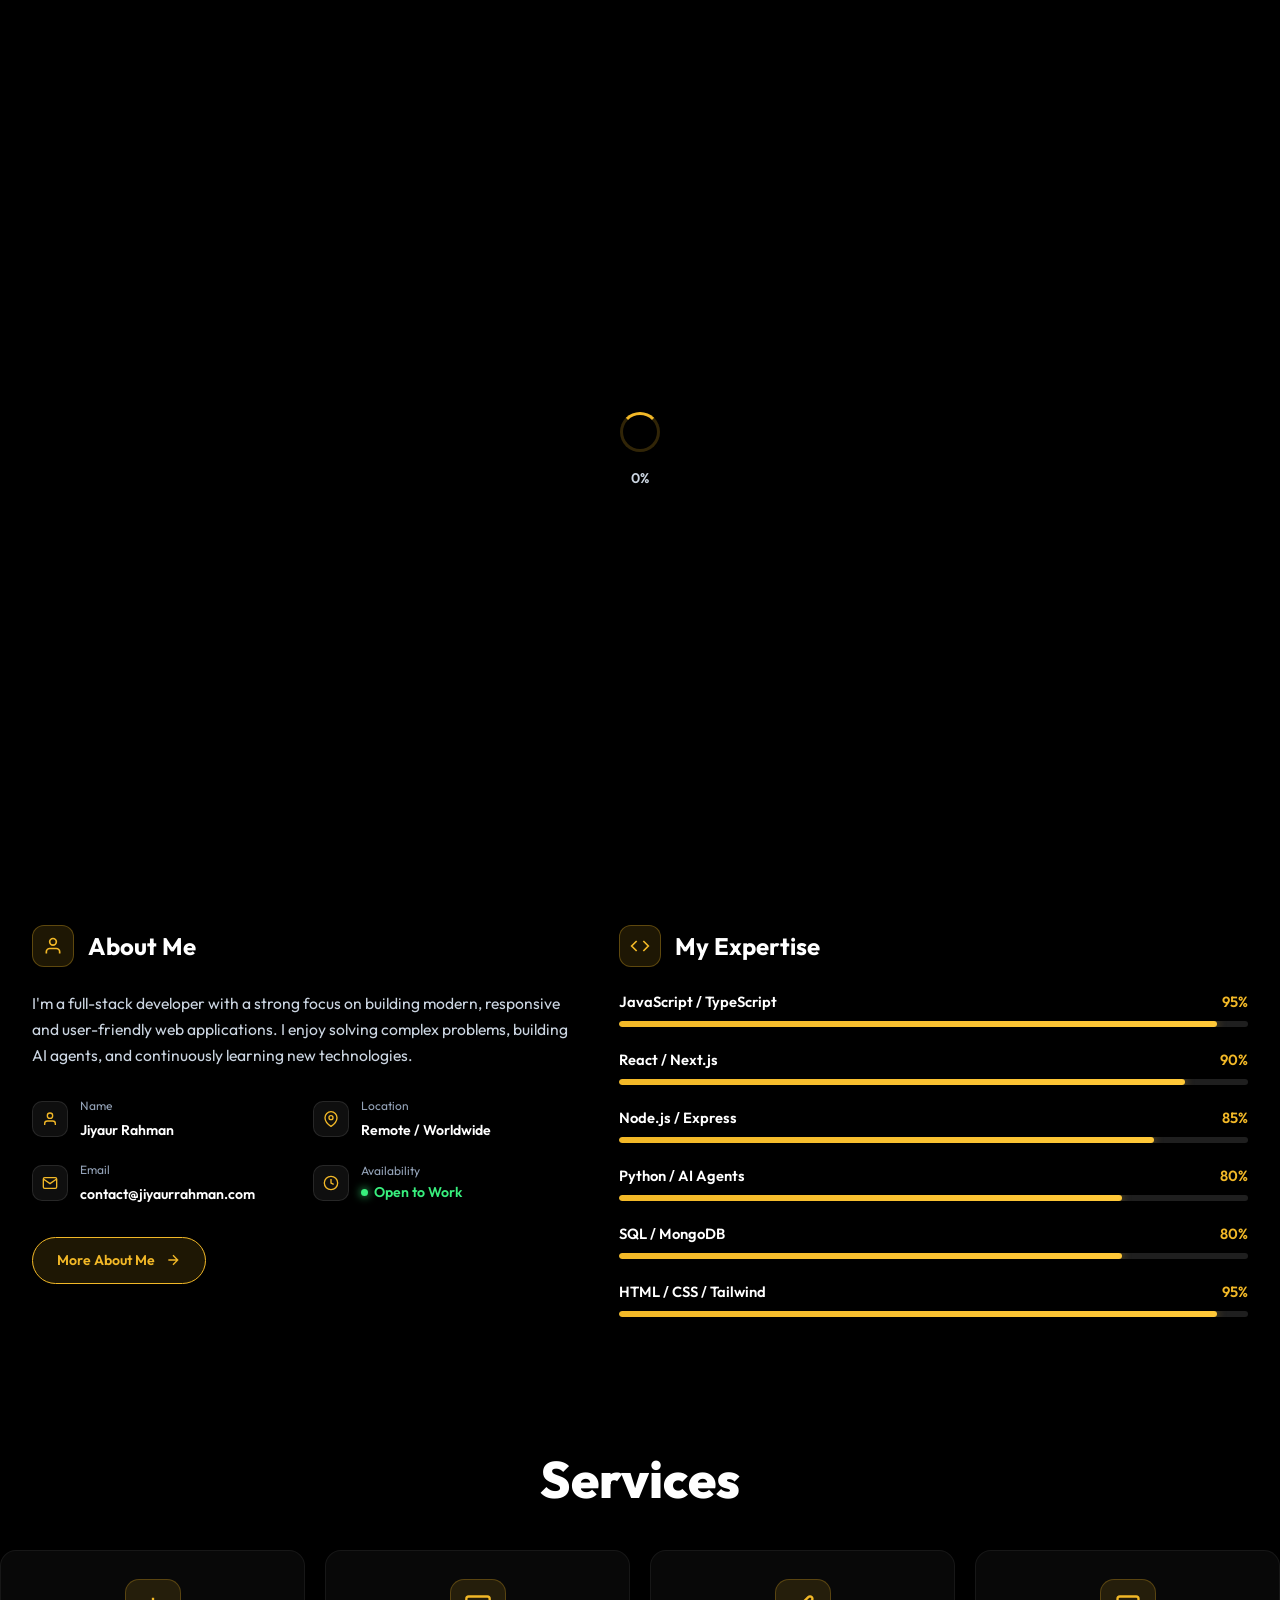
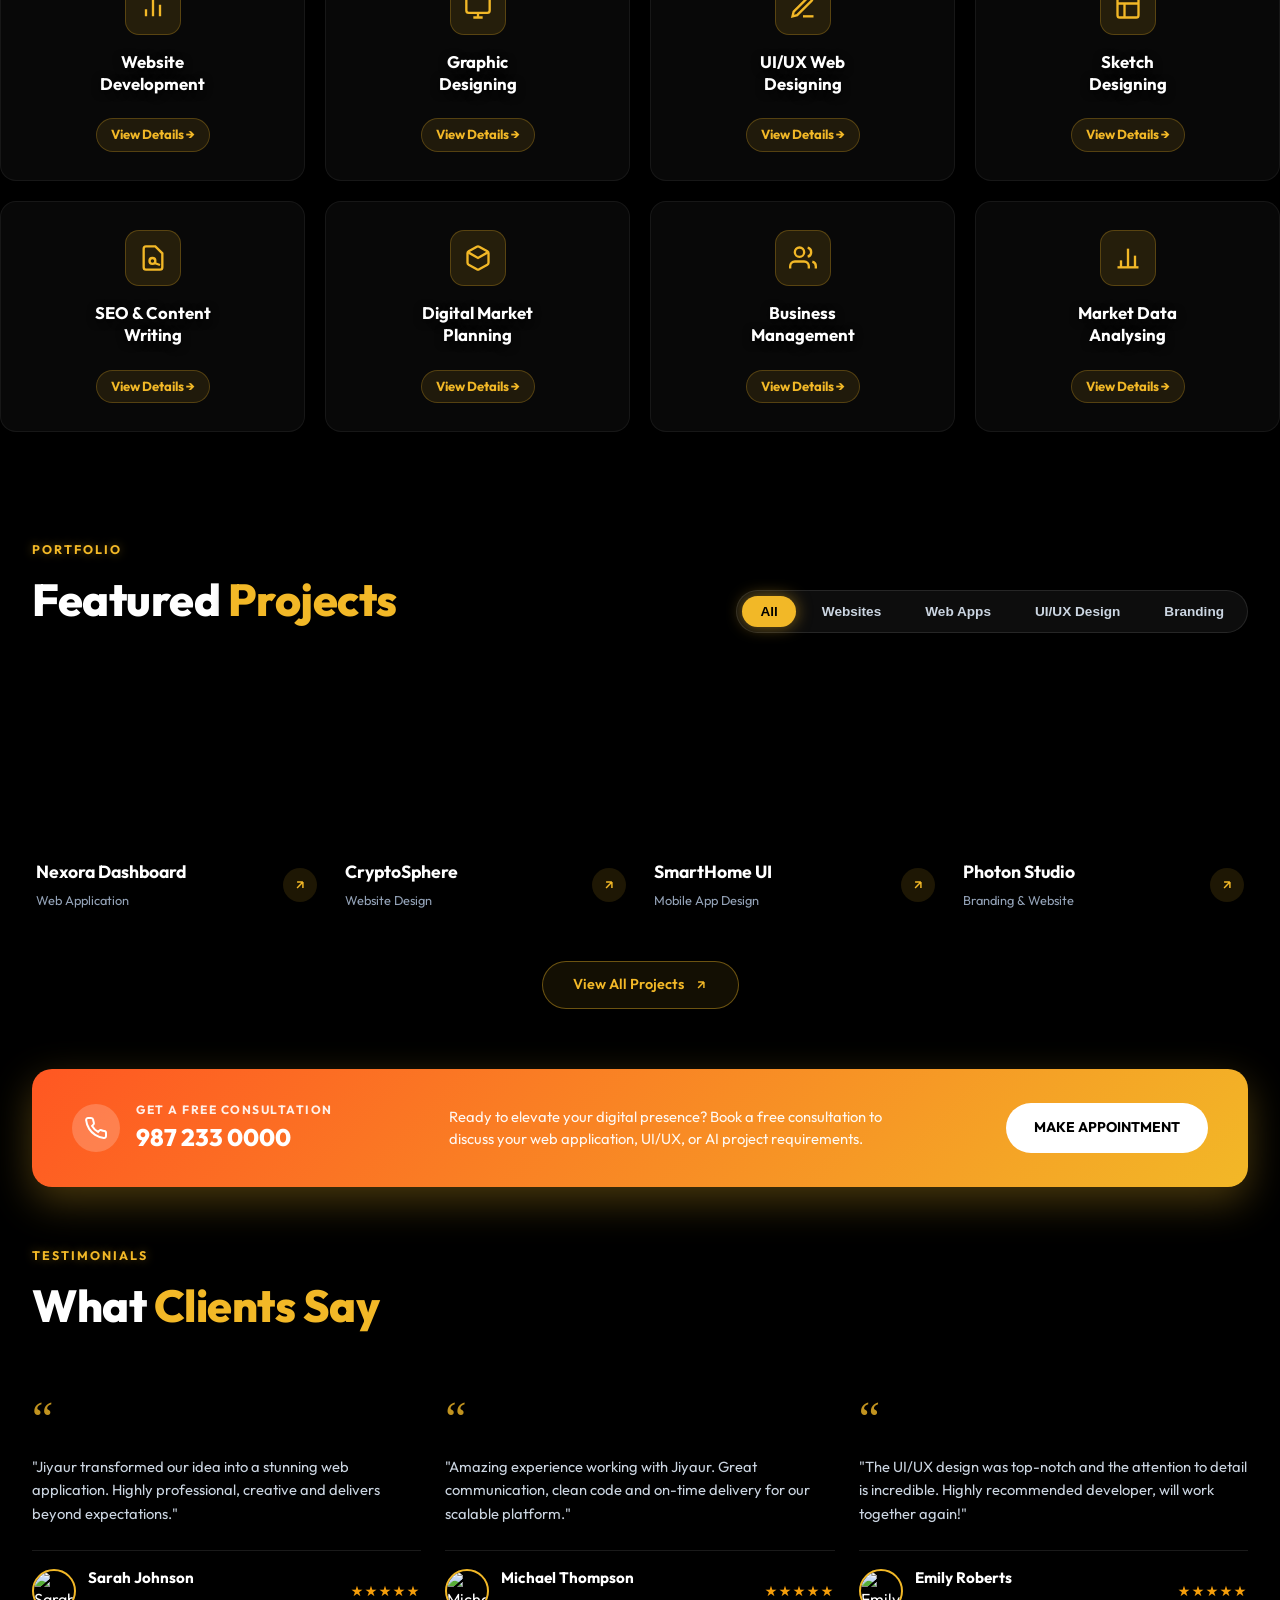
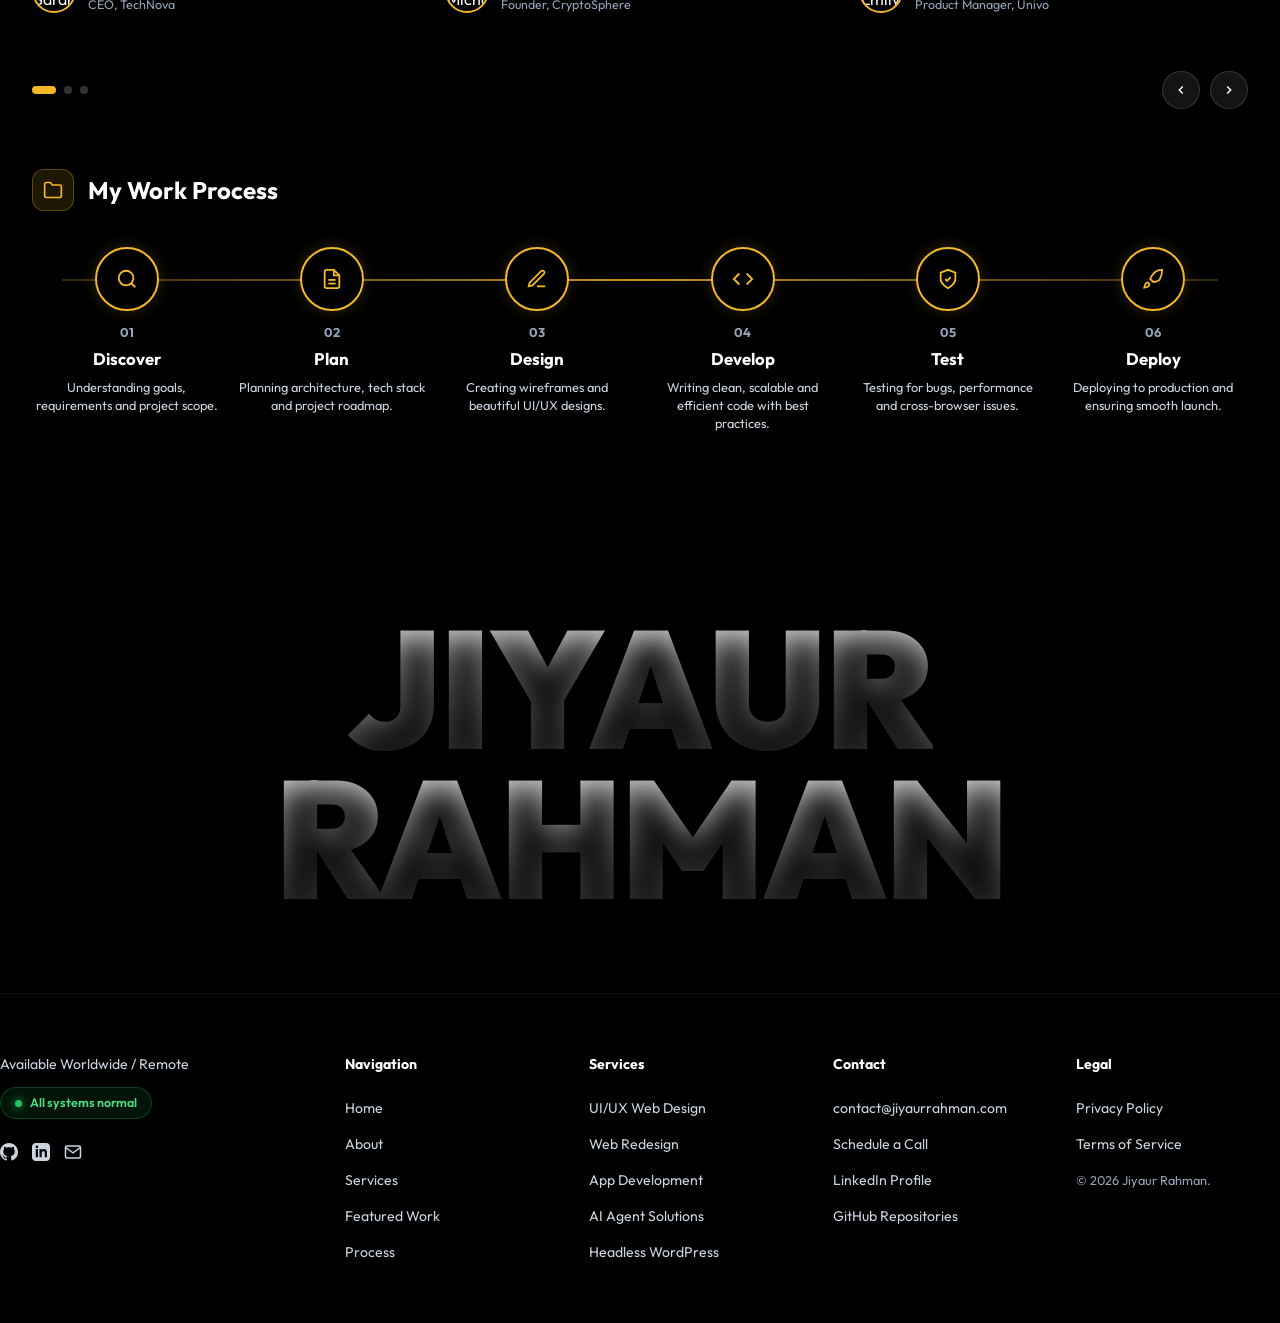
==== index.html @ 7c522abd "Add files via upload" ====
<!DOCTYPE html>
<html lang="en">

<head>
  <meta charset="UTF-8">
  <meta name="viewport" content="width=device-width, initial-scale=1.0">
  <title>Jiyaur Rahman — Full-Stack Developer & Portfolio</title>
  <meta name="description" content="Portfolio of Jiyaur Rahman, Full-Stack Web Developer & AI Solutions Specialist.">

  <!-- Google Fonts: Outfit & Plus Jakarta Sans -->
  <link rel="preconnect" href="https://fonts.googleapis.com">
  <link rel="preconnect" href="https://fonts.gstatic.com" crossorigin>
  <link
    href="https://fonts.googleapis.com/css2?family=Plus+Jakarta+Sans:wght@300;400;500;600;700;800&family=Outfit:wght@400;500;600;700;800&display=swap"
    rel="stylesheet">

  <link rel="stylesheet" href="styles.css">
</head>

<body>
  <!-- Preloader Screen -->
  <div id="loader" class="loader-container">
    <div class="loader-spinner"></div>
    <div class="loader-progress" id="loaderText">0%</div>
  </div>

  <!-- Fullscreen Fixed Canvas for Background Scroll Animation -->
  <canvas id="heroCanvas"></canvas>

  <!-- Content Overlay Layer -->
  <div class="content-wrapper">

    <!-- Top Navigation Bar -->
    <header class="header" id="navbar">
      <div class="nav-container">
        <a href="#home" class="logo">
          <span class="logo-icon"></span>
          <span class="logo-text">Jiyaur</span>
        </a>

        <nav class="nav-menu">
          <a href="#home" class="nav-item active">Home</a>
          <a href="#about-section" class="nav-item">About</a>
          <a href="#all-services" class="nav-item">Services</a>
          <a href="#featured-projects" class="nav-item">Projects</a>
          <a href="#testimonials" class="nav-item">Testimonials</a>
          <a href="#work-process" class="nav-item">Process</a>
          <a href="#consultation-cta" class="nav-item">Contact</a>
        </nav>

        <div class="nav-actions">
          <a href="https://linkedin.com" target="_blank" rel="noopener" class="icon-link" aria-label="LinkedIn">
            <svg width="18" height="18" fill="currentColor" viewBox="0 0 24 24">
              <path
                d="M19 0h-14c-2.761 0-5 2.239-5 5v14c0 2.761 2.239 5 5 5h14c2.762 0 5-2.239 5-5v-14c0-2.761-2.238-5-5-5zm-11 19h-3v-11h3v11zm-1.5-12.268c-.966 0-1.75-.79-1.75-1.764s.784-1.764 1.75-1.764 1.75.79 1.75 1.764-.783 1.764-1.75 1.764zm13.5 12.268h-3v-5.604c0-3.368-4-3.113-4 0v5.604h-3v-11h3v1.765c1.396-2.586 7-2.777 7 2.476v6.759z" />
            </svg>
          </a>
          <a href="https://github.com" target="_blank" rel="noopener" class="icon-link" aria-label="GitHub">
            <svg width="18" height="18" fill="currentColor" viewBox="0 0 24 24">
              <path
                d="M12 0C5.37 0 0 5.37 0 12c0 5.31 3.435 9.795 8.205 11.385.6.105.825-.255.825-.57 0-.285-.015-1.23-.015-2.235-3.015.555-3.795-.735-4.035-1.41-.135-.345-.72-1.41-1.23-1.695-.42-.225-1.02-.78-.015-.795.945-.015 1.62.87 1.845 1.23 1.08 1.815 2.805 1.305 3.495.99.105-.78.42-1.305.765-1.605-2.67-.3-5.46-1.335-5.46-5.925 0-1.305.465-2.385 1.23-3.225-.12-.3-.54-1.53.12-3.18 0 0 1.005-.315 3.3 1.23.96-.27 1.98-.405 3-.405s2.04.135 3 .405c2.295-1.56 3.3-1.23 3.3-1.23.66 1.65.24 2.88.12 3.18.765.84 1.23 1.905 1.23 3.225 0 4.605-2.805 5.625-5.475 5.925.435.375.81 1.095.81 2.22 0 1.605-.015 2.895-.015 3.3 0 .315.225.69.825.57A12.02 12.02 0 0024 12c0-6.63-5.37-12-12-12z" />
            </svg>
          </a>
        </div>
      </div>
    </header>

    <!-- Hero Section -->
    <section class="hero-section" id="home">
      <div class="hero-container">

        <!-- Left Hero Content -->
        <div class="hero-left">
          <span class="hero-greeting">I'm</span>
          <h1 class="hero-title">
            Jiyaur Rahman
            <span class="title-underline"></span>
          </h1>
          <p class="hero-bio">
            A full-stack developer who provides services for digital programming, web applications, and AI agent
            solutions for all businesses.
          </p>
        </div>

        <!-- Center Space reserved for background canvas scroll animation -->
        <div class="hero-center-space"></div>

        <!-- Right Hero Content -->
        <div class="hero-right">
          <span class="section-label">Services</span>
          <h2 class="services-headline">
            Let's build quality products in programming and design with my services
          </h2>
          <a href="#all-services" class="show-more-link">
            <span>Show more</span>
            <svg width="16" height="16" viewBox="0 0 24 24" fill="none" stroke="currentColor" stroke-width="2">
              <path d="M5 12h14M12 5l7 7-7 7" />
            </svg>
          </a>

          <!-- Social Buttons -->
          <div class="social-row">
            <a href="#" class="social-circle" aria-label="Facebook">f</a>
            <a href="#" class="social-circle" aria-label="Twitter">t</a>
            <a href="#" class="social-circle" aria-label="Instagram">i</a>
            <a href="#" class="social-circle" aria-label="Pinterest">p</a>
          </div>
        </div>

      </div>
    </section>

    <!-- Client / Brand Logos Section -->
    <section class="brands-section">
      <div class="brands-container glass-card">
        <div class="brand-item">
          <svg width="24" height="24" viewBox="0 0 24 24" fill="#0668E1">
            <path
              d="M12 2.04C6.5 2.04 2 6.53 2 12.06C2 17.06 5.66 21.21 10.44 21.96V14.96H7.9V12.06H10.44V9.85C10.44 7.34 11.93 5.96 14.22 5.96C15.31 5.96 16.45 6.15 16.45 6.15V8.62H15.19C13.95 8.62 13.56 9.39 13.56 10.18V12.06H16.34L15.89 14.96H13.56V21.96A10 10 0 0 0 22 12.06C22 6.53 17.5 2.04 12 2.04Z" />
          </svg>
          <span>Meta</span>
        </div>
        <div class="brand-item">
          <svg width="24" height="24" viewBox="0 0 24 24">
            <path fill="#4285F4"
              d="M23.745 12.27c0-.7-.06-1.4-.19-2.07H12v4.51h6.6c-.29 1.52-1.14 2.82-2.4 3.68v3.05h3.88c2.27-2.09 3.665-5.17 3.665-9.17z" />
            <path fill="#34A853"
              d="M12 24c3.24 0 5.95-1.08 7.93-2.91l-3.88-3.05c-1.08.72-2.45 1.16-4.05 1.16-3.12 0-5.77-2.11-6.72-4.96H1.26v3.15C3.25 21.3 7.31 24 12 24z" />
            <path fill="#FBBC05"
              d="M5.28 14.24c-.25-.72-.38-1.49-.38-2.24s.13-1.52.38-2.24V6.61H1.26C.46 8.23 0 10.06 0 12s.46 3.77 1.26 5.39l4.02-3.15z" />
            <path fill="#EA4335"
              d="M12 4.75c1.77 0 3.35.61 4.6 1.8l3.42-3.42C17.95 1.19 15.24 0 12 0 7.31 0 3.25 2.7 1.26 6.61l4.02 3.15c.95-2.85 3.6-4.96 6.72-4.96z" />
          </svg>
          <span>Google</span>
        </div>
        <div class="brand-item">
          <svg width="24" height="24" fill="#0A66C2" viewBox="0 0 24 24">
            <path
              d="M19 0h-14c-2.761 0-5 2.239-5 5v14c0 2.761 2.239 5 5 5h14c2.762 0 5-2.239 5-5v-14c0-2.761-2.238-5-5-5zm-11 19h-3v-11h3v11zm-1.5-12.268c-.966 0-1.75-.79-1.75-1.764s.784-1.764 1.75-1.764 1.75.79 1.75 1.764-.783 1.764-1.75 1.764zm13.5 12.268h-3v-5.604c0-3.368-4-3.113-4 0v5.604h-3v-11h3v1.765c1.396-2.586 7-2.777 7 2.476v6.759z" />
          </svg>
          <span>LinkedIn</span>
        </div>
        <div class="brand-item">
          <svg width="24" height="24" viewBox="0 0 24 24" fill="#E01E5A">
            <path
              d="M5.042 15.165a2.528 2.528 0 0 1-2.52 2.523A2.528 2.528 0 0 1 0 15.165a2.527 2.527 0 0 1 2.522-2.52h2.52v2.52zM6.313 15.165a2.527 2.527 0 0 1 2.521-2.52 2.527 2.527 0 0 1 2.521 2.52v6.313A2.528 2.528 0 0 1 8.834 24a2.528 2.528 0 0 1-2.521-2.522v-6.313zM8.834 5.042a2.528 2.528 0 0 1-2.521-2.52A2.528 2.528 0 0 1 8.834 0a2.528 2.528 0 0 1 2.521 2.522v2.52H8.834zM8.834 6.313a2.528 2.528 0 0 1 2.521 2.521 2.528 2.528 0 0 1-2.521 2.521H2.522A2.528 2.528 0 0 1 0 8.834a2.528 2.528 0 0 1 2.522-2.521h6.312zM18.956 8.834a2.528 2.528 0 0 1 2.522-2.521A2.528 2.528 0 0 1 24 8.834a2.528 2.528 0 0 1-2.522 2.521h-2.522V8.834zM17.688 8.834a2.528 2.528 0 0 1-2.523 2.521 2.527 2.527 0 0 1-2.52-2.521V2.522A2.527 2.527 0 0 1 15.165 0a2.528 2.528 0 0 1 2.523 2.522v6.312zM15.165 18.956a2.528 2.528 0 0 1 2.523 2.522A2.528 2.528 0 0 1 15.165 24a2.527 2.527 0 0 1-2.52-2.522v-2.522h2.52zM15.165 17.688a2.527 2.527 0 0 1-2.52-2.523 2.526 2.526 0 0 1 2.52-2.52h6.323A2.527 2.527 0 0 1 24 15.165a2.528 2.528 0 0 1-2.522 2.523h-6.313z" />
          </svg>
          <span>Slack</span>
        </div>
      </div>
    </section>

    <!-- About Me & My Expertise Section -->
    <section class="section-container" id="about-section">
      <div class="grid-2col">

        <!-- Left Box: About Me -->
        <div class="glass-card card-padding">
          <div class="card-title-row">
            <span class="cyan-icon">
              <svg width="20" height="20" fill="none" stroke="currentColor" stroke-width="2" viewBox="0 0 24 24">
                <path d="M20 21v-2a4 4 0 0 0-4-4H8a4 4 0 0 0-4 4v2" />
                <circle cx="12" cy="7" r="4" />
              </svg>
            </span>
            <h2 class="card-heading">About Me</h2>
          </div>

          <p class="about-text">
            I'm a full-stack developer with a strong focus on building modern, responsive and user-friendly web
            applications. I enjoy solving complex problems, building AI agents, and continuously learning new
            technologies.
          </p>

          <div class="meta-grid">
            <div class="meta-box">
              <span class="meta-icon"><svg width="16" height="16" fill="none" stroke="currentColor" stroke-width="2"
                  viewBox="0 0 24 24">
                  <path d="M20 21v-2a4 4 0 0 0-4-4H8a4 4 0 0 0-4 4v2" />
                  <circle cx="12" cy="7" r="4" />
                </svg></span>
              <div>
                <span class="meta-label">Name</span>
                <span class="meta-val">Jiyaur Rahman</span>
              </div>
            </div>

            <div class="meta-box">
              <span class="meta-icon"><svg width="16" height="16" fill="none" stroke="currentColor" stroke-width="2"
                  viewBox="0 0 24 24">
                  <path d="M21 10c0 7-9 13-9 13s-9-6-9-13a9 9 0 0 1 18 0z" />
                  <circle cx="12" cy="10" r="3" />
                </svg></span>
              <div>
                <span class="meta-label">Location</span>
                <span class="meta-val">Remote / Worldwide</span>
              </div>
            </div>

            <div class="meta-box">
              <span class="meta-icon"><svg width="16" height="16" fill="none" stroke="currentColor" stroke-width="2"
                  viewBox="0 0 24 24">
                  <path d="M4 4h16c1.1 0 2 .9 2 2v12c0 1.1-.9 2-2 2H4c-1.1 0-2-.9-2-2V6c0-1.1.9-2 2-2z" />
                  <polyline points="22,6 12,13 2,6" />
                </svg></span>
              <div>
                <span class="meta-label">Email</span>
                <span class="meta-val">contact@jiyaurrahman.com</span>
              </div>
            </div>

            <div class="meta-box">
              <span class="meta-icon"><svg width="16" height="16" fill="none" stroke="currentColor" stroke-width="2"
                  viewBox="0 0 24 24">
                  <circle cx="12" cy="12" r="10" />
                  <polyline points="12 6 12 12 16 14" />
                </svg></span>
              <div>
                <span class="meta-label">Availability</span>
                <span class="meta-val badge-open"><span class="green-dot"></span> Open to Work</span>
              </div>
            </div>
          </div>

          <a href="#consultation-cta" class="btn-more">
            <span>More About Me</span>
            <svg width="16" height="16" viewBox="0 0 24 24" fill="none" stroke="currentColor" stroke-width="2">
              <path d="M5 12h14M12 5l7 7-7 7" />
            </svg>
          </a>
        </div>

        <!-- Right Box: My Expertise -->
        <div class="glass-card card-padding">
          <div class="card-title-row">
            <span class="cyan-icon">
              <svg width="20" height="20" fill="none" stroke="currentColor" stroke-width="2" viewBox="0 0 24 24">
                <polyline points="16 18 22 12 16 6" />
                <polyline points="8 6 2 12 8 18" />
              </svg>
            </span>
            <h2 class="card-heading">My Expertise</h2>
          </div>

          <div class="skills-wrapper">

            <div class="skill-item">
              <div class="skill-info">
                <span>JavaScript / TypeScript</span>
                <span class="skill-pct">95%</span>
              </div>
              <div class="progress-bar-bg">
                <div class="progress-fill" style="width: 95%;"></div>
              </div>
            </div>

            <div class="skill-item">
              <div class="skill-info">
                <span>React / Next.js</span>
                <span class="skill-pct">90%</span>
              </div>
              <div class="progress-bar-bg">
                <div class="progress-fill" style="width: 90%;"></div>
              </div>
            </div>

            <div class="skill-item">
              <div class="skill-info">
                <span>Node.js / Express</span>
                <span class="skill-pct">85%</span>
              </div>
              <div class="progress-bar-bg">
                <div class="progress-fill" style="width: 85%;"></div>
              </div>
            </div>

            <div class="skill-item">
              <div class="skill-info">
                <span>Python / AI Agents</span>
                <span class="skill-pct">80%</span>
              </div>
              <div class="progress-bar-bg">
                <div class="progress-fill" style="width: 80%;"></div>
              </div>
            </div>

            <div class="skill-item">
              <div class="skill-info">
                <span>SQL / MongoDB</span>
                <span class="skill-pct">80%</span>
              </div>
              <div class="progress-bar-bg">
                <div class="progress-fill" style="width: 80%;"></div>
              </div>
            </div>

            <div class="skill-item">
              <div class="skill-info">
                <span>HTML / CSS / Tailwind</span>
                <span class="skill-pct">95%</span>
              </div>
              <div class="progress-bar-bg">
                <div class="progress-fill" style="width: 95%;"></div>
              </div>
            </div>

          </div>
        </div>

      </div>
    </section>

    <!-- Services Grid (8 Services) -->
    <section class="section-container" id="all-services">
      <div class="section-header-simple text-center">
        <h2 class="section-heading-large">Services</h2>
      </div>

      <div class="services-grid-8">

        <div class="service-grid-card">
          <div class="service-icon-box">
            <svg width="28" height="28" fill="none" stroke="currentColor" stroke-width="2" viewBox="0 0 24 24">
              <path d="M18 20V10M12 20V4M6 20v-6" />
            </svg>
          </div>
          <h3 class="service-card-title">Website<br>Development</h3>
          <a href="services.html#web-dev" class="service-card-btn">View Details &rarr;</a>
        </div>

        <div class="service-grid-card">
          <div class="service-icon-box">
            <svg width="28" height="28" fill="none" stroke="currentColor" stroke-width="2" viewBox="0 0 24 24">
              <rect x="2" y="3" width="20" height="14" rx="2" />
              <path d="M8 21h8M12 17v4" />
            </svg>
          </div>
          <h3 class="service-card-title">Graphic<br>Designing</h3>
          <a href="services.html#graphic-design" class="service-card-btn">View Details &rarr;</a>
        </div>

        <div class="service-grid-card">
          <div class="service-icon-box">
            <svg width="28" height="28" fill="none" stroke="currentColor" stroke-width="2" viewBox="0 0 24 24">
              <path d="M12 20h9" />
              <path d="M16.5 3.5a2.121 2.121 0 0 1 3 3L7 19l-4 1 1-4L16.5 3.5z" />
            </svg>
          </div>
          <h3 class="service-card-title">UI/UX Web<br>Designing</h3>
          <a href="services.html#uiux-design" class="service-card-btn">View Details &rarr;</a>
        </div>

        <div class="service-grid-card">
          <div class="service-icon-box">
            <svg width="28" height="28" fill="none" stroke="currentColor" stroke-width="2" viewBox="0 0 24 24">
              <rect x="3" y="3" width="18" height="18" rx="2" />
              <path d="M3 9h18M9 21V9" />
            </svg>
          </div>
          <h3 class="service-card-title">Sketch<br>Designing</h3>
          <a href="services.html#sketch-design" class="service-card-btn">View Details &rarr;</a>
        </div>

        <div class="service-grid-card">
          <div class="service-icon-box">
            <svg width="28" height="28" fill="none" stroke="currentColor" stroke-width="2" viewBox="0 0 24 24">
              <path d="M14 2H6a2 2 0 0 0-2 2v16a2 2 0 0 0 2 2h12a2 2 0 0 0 2-2V8z" />
              <circle cx="11.5" cy="14.5" r="2.5" />
              <line x1="18" y1="18" x2="13.3" y2="16.3" />
            </svg>
          </div>
          <h3 class="service-card-title">SEO & Content<br>Writing</h3>
          <a href="services.html#seo-content" class="service-card-btn">View Details &rarr;</a>
        </div>

        <div class="service-grid-card">
          <div class="service-icon-box">
            <svg width="28" height="28" fill="none" stroke="currentColor" stroke-width="2" viewBox="0 0 24 24">
              <path
                d="M21 16V8a2 2 0 0 0-1-1.73l-7-4a2 2 0 0 0-2 0l-7 4A2 2 0 0 0 3 8v8a2 2 0 0 0 1 1.73l7 4a2 2 0 0 0 2 0l7-4A2 2 0 0 0 21 16z" />
              <polyline points="3.27 6.96 12 12.01 20.73 6.96" />
            </svg>
          </div>
          <h3 class="service-card-title">Digital Market<br>Planning</h3>
          <a href="services.html#digital-marketing" class="service-card-btn">View Details &rarr;</a>
        </div>

        <div class="service-grid-card">
          <div class="service-icon-box">
            <svg width="28" height="28" fill="none" stroke="currentColor" stroke-width="2" viewBox="0 0 24 24">
              <path d="M17 21v-2a4 4 0 0 0-4-4H5a4 4 0 0 0-4 4v2" />
              <circle cx="9" cy="7" r="4" />
              <path d="M23 21v-2a4 4 0 0 0-3-3.87" />
              <path d="M16 3.13a4 4 0 0 1 0 7.75" />
            </svg>
          </div>
          <h3 class="service-card-title">Business<br>Management</h3>
          <a href="services.html#business-mgmt" class="service-card-btn">View Details &rarr;</a>
        </div>

        <div class="service-grid-card">
          <div class="service-icon-box">
            <svg width="28" height="28" fill="none" stroke="currentColor" stroke-width="2" viewBox="0 0 24 24">
              <line x1="18" y1="20" x2="18" y2="10" />
              <line x1="12" y1="20" x2="12" y2="4" />
              <line x1="6" y1="20" x2="6" y2="14" />
              <path d="M3 20h18" />
            </svg>
          </div>
          <h3 class="service-card-title">Market Data<br>Analysing</h3>
          <a href="services.html#data-analysis" class="service-card-btn">View Details &rarr;</a>
        </div>

      </div>
    </section>

    <!-- Featured Projects Section -->
    <section class="section-container" id="featured-projects">
      <div class="section-header-flex">
        <div class="title-group">
          <span class="section-tag">PORTFOLIO</span>
          <h2 class="section-heading">Featured <span class="highlight-text">Projects</span></h2>
        </div>

        <div class="filter-tabs" id="projectFilterTabs">
          <button class="filter-tab active" data-filter="all">All</button>
          <button class="filter-tab" data-filter="websites">Websites</button>
          <button class="filter-tab" data-filter="webapps">Web Apps</button>
          <button class="filter-tab" data-filter="uiux">UI/UX Design</button>
          <button class="filter-tab" data-filter="branding">Branding</button>
        </div>
      </div>

      <div class="featured-grid">

        <div class="featured-card" data-category="webapps">
          <div class="featured-thumb thumb-nexora">
            <div class="thumb-overlay"></div>
          </div>
          <div class="featured-info">
            <div class="featured-meta">
              <h3 class="featured-title">Nexora Dashboard</h3>
              <span class="featured-category">Web Application</span>
            </div>
            <a href="#" class="featured-arrow-btn" aria-label="Nexora Dashboard">
              <svg width="14" height="14" viewBox="0 0 24 24" fill="none" stroke="currentColor" stroke-width="2.5">
                <path d="M7 17L17 7M17 7H7M17 7V17" />
              </svg>
            </a>
          </div>
        </div>

        <div class="featured-card" data-category="websites">
          <div class="featured-thumb thumb-crypto">
            <div class="thumb-overlay"></div>
          </div>
          <div class="featured-info">
            <div class="featured-meta">
              <h3 class="featured-title">CryptoSphere</h3>
              <span class="featured-category">Website Design</span>
            </div>
            <a href="#" class="featured-arrow-btn" aria-label="CryptoSphere">
              <svg width="14" height="14" viewBox="0 0 24 24" fill="none" stroke="currentColor" stroke-width="2.5">
                <path d="M7 17L17 7M17 7H7M17 7V17" />
              </svg>
            </a>
          </div>
        </div>

        <div class="featured-card" data-category="uiux">
          <div class="featured-thumb thumb-smarthome">
            <div class="thumb-overlay"></div>
          </div>
          <div class="featured-info">
            <div class="featured-meta">
              <h3 class="featured-title">SmartHome UI</h3>
              <span class="featured-category">Mobile App Design</span>
            </div>
            <a href="#" class="featured-arrow-btn" aria-label="SmartHome UI">
              <svg width="14" height="14" viewBox="0 0 24 24" fill="none" stroke="currentColor" stroke-width="2.5">
                <path d="M7 17L17 7M17 7H7M17 7V17" />
              </svg>
            </a>
          </div>
        </div>

        <div class="featured-card" data-category="branding">
          <div class="featured-thumb thumb-photon">
            <div class="thumb-overlay"></div>
          </div>
          <div class="featured-info">
            <div class="featured-meta">
              <h3 class="featured-title">Photon Studio</h3>
              <span class="featured-category">Branding & Website</span>
            </div>
            <a href="#" class="featured-arrow-btn" aria-label="Photon Studio">
              <svg width="14" height="14" viewBox="0 0 24 24" fill="none" stroke="currentColor" stroke-width="2.5">
                <path d="M7 17L17 7M17 7H7M17 7V17" />
              </svg>
            </a>
          </div>
        </div>

      </div>

      <div class="center-btn-row">
        <a href="#consultation-cta" class="btn-outline-pill">
          <span>View All Projects</span>
          <svg width="14" height="14" viewBox="0 0 24 24" fill="none" stroke="currentColor" stroke-width="2.5">
            <path d="M7 17L17 7M17 7H7M17 7V17" />
          </svg>
        </a>
      </div>
    </section>

    <!-- Free Consultation Banner -->
    <section class="section-container" id="consultation-cta">
      <div class="cta-banner-box">

        <div class="cta-left">
          <div class="cta-phone-icon">
            <svg width="24" height="24" fill="none" stroke="currentColor" stroke-width="2" viewBox="0 0 24 24">
              <path
                d="M22 16.92v3a2 2 0 0 1-2.18 2 19.79 19.79 0 0 1-8.63-3.07 19.5 19.5 0 0 1-6-6 19.79 19.79 0 0 1-3.07-8.67A2 2 0 0 1 4.11 2h3a2 2 0 0 1 2 1.72 12.84 12.84 0 0 0 .7 2.81 2 2 0 0 1-.45 2.11L8.09 9.91a16 16 0 0 0 6 6l1.27-1.27a2 2 0 0 1 2.11-.45 12.84 12.84 0 0 0 2.81.7A2 2 0 0 1 22 16.92z" />
            </svg>
          </div>
          <div class="cta-phone-info">
            <span class="cta-tag">GET A FREE CONSULTATION</span>
            <span class="cta-phone-num">987 233 0000</span>
          </div>
        </div>

        <div class="cta-center">
          <p>
            Ready to elevate your digital presence? Book a free consultation to discuss your web application, UI/UX, or
            AI project requirements.
          </p>
        </div>

        <div class="cta-right">
          <a href="mailto:contact@jiyaurrahman.com" class="btn-appointment">MAKE APPOINTMENT</a>
        </div>

      </div>
    </section>

    <!-- What Clients Say / Testimonials Section -->
    <section class="section-container" id="testimonials">
      <div class="section-header-simple">
        <span class="section-tag">TESTIMONIALS</span>
        <h2 class="section-heading">What <span class="highlight-text">Clients Say</span></h2>
      </div>

      <div class="testimonials-grid" id="testimonialSlider">

        <div class="testimonial-card">
          <div class="quote-icon">“</div>
          <p class="testimonial-quote">
            "Jiyaur transformed our idea into a stunning web application. Highly professional, creative and delivers
            beyond expectations."
          </p>
          <div class="testimonial-footer">
            <div class="client-profile">
              <img src="https://images.unsplash.com/photo-1494790108377-be9c29b29330?auto=format&fit=crop&w=120&q=80"
                alt="Sarah Johnson" class="client-avatar">
              <div class="client-details">
                <h4 class="client-name">Sarah Johnson</h4>
                <span class="client-role">CEO, TechNova</span>
              </div>
            </div>
            <div class="star-rating">★★★★★</div>
          </div>
        </div>

        <div class="testimonial-card">
          <div class="quote-icon">“</div>
          <p class="testimonial-quote">
            "Amazing experience working with Jiyaur. Great communication, clean code and on-time delivery for our
            scalable platform."
          </p>
          <div class="testimonial-footer">
            <div class="client-profile">
              <img src="https://images.unsplash.com/photo-1507003211169-0a1dd7228f2d?auto=format&fit=crop&w=120&q=80"
                alt="Michael Thompson" class="client-avatar">
              <div class="client-details">
                <h4 class="client-name">Michael Thompson</h4>
                <span class="client-role">Founder, CryptoSphere</span>
              </div>
            </div>
            <div class="star-rating">★★★★★</div>
          </div>
        </div>

        <div class="testimonial-card">
          <div class="quote-icon">“</div>
          <p class="testimonial-quote">
            "The UI/UX design was top-notch and the attention to detail is incredible. Highly recommended developer,
            will work together again!"
          </p>
          <div class="testimonial-footer">
            <div class="client-profile">
              <img src="https://images.unsplash.com/photo-1573496359142-b8d87734a5a2?auto=format&fit=crop&w=120&q=80"
                alt="Emily Roberts" class="client-avatar">
              <div class="client-details">
                <h4 class="client-name">Emily Roberts</h4>
                <span class="client-role">Product Manager, Univo</span>
              </div>
            </div>
            <div class="star-rating">★★★★★</div>
          </div>
        </div>

      </div>

      <div class="testimonial-controls">
        <div class="dots-pagination">
          <span class="dot active"></span>
          <span class="dot"></span>
          <span class="dot"></span>
        </div>
        <div class="arrow-nav">
          <button class="nav-arrow-btn prev-btn" aria-label="Previous Testimonial">
            <svg width="14" height="14" viewBox="0 0 24 24" fill="none" stroke="currentColor" stroke-width="2.5">
              <path d="M15 18l-6-6 6-6" />
            </svg>
          </button>
          <button class="nav-arrow-btn next-btn" aria-label="Next Testimonial">
            <svg width="14" height="14" viewBox="0 0 24 24" fill="none" stroke="currentColor" stroke-width="2.5">
              <path d="M9 18l6-6-6-6" />
            </svg>
          </button>
        </div>
      </div>
    </section>

    <!-- My Work Process Section -->
    <section class="section-container" id="work-process">
      <div class="card-title-row title-space">
        <span class="cyan-icon">
          <svg width="20" height="20" fill="none" stroke="currentColor" stroke-width="2" viewBox="0 0 24 24">
            <path d="M22 19a2 2 0 0 1-2 2H4a2 2 0 0 1-2-2V5a2 2 0 0 1 2-2h5l2 3h9a2 2 0 0 1 2 2z" />
          </svg>
        </span>
        <h2 class="card-heading">My Work Process</h2>
      </div>

      <div class="timeline-track">

        <div class="timeline-step">
          <div class="step-icon-circle">
            <svg width="22" height="22" fill="none" stroke="currentColor" stroke-width="2" viewBox="0 0 24 24">
              <circle cx="11" cy="11" r="8" />
              <line x1="21" y1="21" x2="16.65" y2="16.65" />
            </svg>
          </div>
          <span class="step-num">01</span>
          <h3 class="step-name">Discover</h3>
          <p class="step-desc">Understanding goals, requirements and project scope.</p>
        </div>

        <div class="timeline-step">
          <div class="step-icon-circle">
            <svg width="22" height="22" fill="none" stroke="currentColor" stroke-width="2" viewBox="0 0 24 24">
              <path d="M14 2H6a2 2 0 0 0-2 2v16a2 2 0 0 0 2 2h12a2 2 0 0 0 2-2V8z" />
              <polyline points="14 2 14 8 20 8" />
              <line x1="16" y1="13" x2="8" y2="13" />
              <line x1="16" y1="17" x2="8" y2="17" />
            </svg>
          </div>
          <span class="step-num">02</span>
          <h3 class="step-name">Plan</h3>
          <p class="step-desc">Planning architecture, tech stack and project roadmap.</p>
        </div>

        <div class="timeline-step">
          <div class="step-icon-circle">
            <svg width="22" height="22" fill="none" stroke="currentColor" stroke-width="2" viewBox="0 0 24 24">
              <path d="M12 20h9" />
              <path d="M16.5 3.5a2.121 2.121 0 0 1 3 3L7 19l-4 1 1-4L16.5 3.5z" />
            </svg>
          </div>
          <span class="step-num">03</span>
          <h3 class="step-name">Design</h3>
          <p class="step-desc">Creating wireframes and beautiful UI/UX designs.</p>
        </div>

        <div class="timeline-step">
          <div class="step-icon-circle">
            <svg width="22" height="22" fill="none" stroke="currentColor" stroke-width="2" viewBox="0 0 24 24">
              <polyline points="16 18 22 12 16 6" />
              <polyline points="8 6 2 12 8 18" />
            </svg>
          </div>
          <span class="step-num">04</span>
          <h3 class="step-name">Develop</h3>
          <p class="step-desc">Writing clean, scalable and efficient code with best practices.</p>
        </div>

        <div class="timeline-step">
          <div class="step-icon-circle">
            <svg width="22" height="22" fill="none" stroke="currentColor" stroke-width="2" viewBox="0 0 24 24">
              <path d="M12 22s8-4 8-10V5l-8-3-8 3v7c0 6 8 10 8 10z" />
              <polyline points="9 12 11 14 15 10" />
            </svg>
          </div>
          <span class="step-num">05</span>
          <h3 class="step-name">Test</h3>
          <p class="step-desc">Testing for bugs, performance and cross-browser issues.</p>
        </div>

        <div class="timeline-step">
          <div class="step-icon-circle">
            <svg width="22" height="22" fill="none" stroke="currentColor" stroke-width="2" viewBox="0 0 24 24">
              <path d="M4.5 16.5c-1.5 1.26-2 5-2 5s3.74-.5 5-2c.71-.84.7-2.13-.09-2.91a2.18 2.18 0 0 0-2.91-.09z" />
              <path
                d="M12 15l-3-3a22 22 0 0 1 2-3.95A12.88 12.88 0 0 1 22 2c0 2.72-.78 7.5-3.05 11a22.35 22.35 0 0 1-3.95 2z" />
            </svg>
          </div>
          <span class="step-num">06</span>
          <h3 class="step-name">Deploy</h3>
          <p class="step-desc">Deploying to production and ensuring smooth launch.</p>
        </div>

      </div>
    </section>

    <!-- RESEND-STYLE HIGH-END EDITORIAL FOOTER -->
    <footer class="resend-footer">
      <div class="footer-container">

        <!-- Giant Metallic 3D Display Branding Title -->
        <div class="footer-hero-brand">
          <span class="chrome-brand-text">JIYAUR RAHMAN</span>
        </div>

        <!-- Multi-Column Links & Status Grid -->
        <div class="footer-columns-grid">

          <!-- Column 1: Info & Operational Status Badge -->
          <div class="footer-col info-col">
            <p class="location-text">Available Worldwide / Remote</p>
            <div class="system-status-badge">
              <span class="status-green-dot"></span>
              <span>All systems normal</span>
            </div>
            <div class="footer-social-icons">
              <a href="https://github.com" target="_blank" rel="noopener" aria-label="GitHub"><svg width="18"
                  height="18" fill="currentColor" viewBox="0 0 24 24">
                  <path
                    d="M12 0C5.37 0 0 5.37 0 12c0 5.31 3.435 9.795 8.205 11.385.6.105.825-.255.825-.57 0-.285-.015-1.23-.015-2.235-3.015.555-3.795-.735-4.035-1.41-.135-.345-.72-1.41-1.23-1.695-.42-.225-1.02-.78-.015-.795.945-.015 1.62.87 1.845 1.23 1.08 1.815 2.805 1.305 3.495.99.105-.78.42-1.305.765-1.605-2.67-.3-5.46-1.335-5.46-5.925 0-1.305.465-2.385 1.23-3.225-.12-.3-.54-1.53.12-3.18 0 0 1.005-.315 3.3 1.23.96-.27 1.98-.405 3-.405s2.04.135 3 .405c2.295-1.56 3.3-1.23 3.3-1.23.66 1.65.24 2.88.12 3.18.765.84 1.23 1.905 1.23 3.225 0 4.605-2.805 5.625-5.475 5.925.435.375.81 1.095.81 2.22 0 1.605-.015 2.895-.015 3.3 0 .315.225.69.825.57A12.02 12.02 0 0024 12c0-6.63-5.37-12-12-12z" />
                </svg></a>
              <a href="https://linkedin.com" target="_blank" rel="noopener" aria-label="LinkedIn"><svg width="18"
                  height="18" fill="currentColor" viewBox="0 0 24 24">
                  <path
                    d="M19 0h-14c-2.761 0-5 2.239-5 5v14c0 2.761 2.239 5 5 5h14c2.762 0 5-2.239 5-5v-14c0-2.761-2.238-5-5-5zm-11 19h-3v-11h3v11zm-1.5-12.268c-.966 0-1.75-.79-1.75-1.764s.784-1.764 1.75-1.764 1.75.79 1.75 1.764-.783 1.764-1.75 1.764zm13.5 12.268h-3v-5.604c0-3.368-4-3.113-4 0v5.604h-3v-11h3v1.765c1.396-2.586 7-2.777 7 2.476v6.759z" />
                </svg></a>
              <a href="mailto:contact@jiyaurrahman.com" aria-label="Email"><svg width="18" height="18" fill="none"
                  stroke="currentColor" stroke-width="2" viewBox="0 0 24 24">
                  <path d="M4 4h16c1.1 0 2 .9 2 2v12c0 1.1-.9 2-2 2H4c-1.1 0-2-.9-2-2V6c0-1.1.9-2 2-2z" />
                  <polyline points="22,6 12,13 2,6" />
                </svg></a>
            </div>
          </div>

          <!-- Column 2: Navigation -->
          <div class="footer-col">
            <h4 class="col-heading">Navigation</h4>
            <ul class="col-links">
              <li><a href="#home">Home</a></li>
              <li><a href="#about-section">About</a></li>
              <li><a href="#all-services">Services</a></li>
              <li><a href="#featured-projects">Featured Work</a></li>
              <li><a href="#work-process">Process</a></li>
            </ul>
          </div>

          <!-- Column 3: Services / Expertise -->
          <div class="footer-col">
            <h4 class="col-heading">Services</h4>
            <ul class="col-links">
              <li><a href="#all-services">UI/UX Web Design</a></li>
              <li><a href="#all-services">Web Redesign</a></li>
              <li><a href="#all-services">App Development</a></li>
              <li><a href="#all-services">AI Agent Solutions</a></li>
              <li><a href="#all-services">Headless WordPress</a></li>
            </ul>
          </div>

          <!-- Column 4: Contact -->
          <div class="footer-col">
            <h4 class="col-heading">Contact</h4>
            <ul class="col-links">
              <li><a href="mailto:contact@jiyaurrahman.com">contact@jiyaurrahman.com</a></li>
              <li><a href="#consultation-cta">Schedule a Call</a></li>
              <li><a href="https://linkedin.com" target="_blank" rel="noopener">LinkedIn Profile</a></li>
              <li><a href="https://github.com" target="_blank" rel="noopener">GitHub Repositories</a></li>
            </ul>
          </div>

          <!-- Column 5: Legal -->
          <div class="footer-col">
            <h4 class="col-heading">Legal</h4>
            <ul class="col-links">
              <li><a href="#">Privacy Policy</a></li>
              <li><a href="#">Terms of Service</a></li>
              <li class="copy-li">© 2026 Jiyaur Rahman.</li>
            </ul>
          </div>

        </div>

      </div>
    </footer>

  </div>

  <script src="script.js"></script>
</body>

</html>
---- styles.css ----
/* ==========================================================================
   Jiyaur Rahman — Full-Stack Portfolio Theme
   - Fullscreen Canvas Cover Fit (Responsive for all screens up to 4K/Ultrawide)
   - Transparent Blur Layers on Services & Footer Sections
   - Smooth Scroll Reveal Animations for Sections
   - Primary Theme Color: #f2b827 (Vibrant Gold Accent)
   ========================================================================== */

:root {
  --bg-dark: #000000;
  --primary-color: #f2b827;
  /* Primary Theme Accent Color */
  --primary-hover: #ffc838;

  --text-white: #ffffff;
  --text-grey: #cbd5e1;
  --text-muted: #94a3b8;

  --font-primary: 'Outfit', 'Plus Jakarta Sans', -apple-system, BlinkMacSystemFont, sans-serif;
}

/* Reset */
* {
  margin: 0;
  padding: 0;
  box-sizing: border-box;
}

html {
  scroll-behavior: smooth;
  background-color: var(--bg-dark);
  color: var(--text-white);
  font-family: var(--font-primary);
  width: 100%;
  overflow-x: hidden;
}

body {
  background-color: var(--bg-dark);
  color: var(--text-white);
  line-height: 1.5;
  overflow-x: hidden;
  width: 100%;
}

/* --------------------------------------------------------------------------
   Fixed Fullscreen Canvas (Cover Fit & Ultra-Responsive for all Screen Sizes)
   -------------------------------------------------------------------------- */
#heroCanvas {
  position: fixed;
  top: 0;
  left: 0;
  width: 100vw;
  height: 100vh;
  z-index: 0;
  pointer-events: none;
  background-color: var(--bg-dark);
  display: block;
  will-change: transform;
}

/* Content Overlay Layer */
.content-wrapper {
  position: relative;
  z-index: 10;
  width: 100%;
}

/* Preloader */
.loader-container {
  position: fixed;
  inset: 0;
  background-color: var(--bg-dark);
  z-index: 9999;
  display: flex;
  flex-direction: column;
  align-items: center;
  justify-content: center;
  gap: 16px;
  transition: opacity 0.5s ease, visibility 0.5s ease;
}

.loader-container.loaded {
  opacity: 0;
  visibility: hidden;
  pointer-events: none;
}

.loader-spinner {
  width: 40px;
  height: 40px;
  border: 3px solid rgba(242, 184, 39, 0.2);
  border-top-color: var(--primary-color);
  border-radius: 50%;
  animation: spin 0.8s linear infinite;
}

.loader-progress {
  color: var(--text-grey);
  font-size: 14px;
  font-weight: 600;
}

@keyframes spin {
  to {
    transform: rotate(360deg);
  }
}

/* --------------------------------------------------------------------------
   Scroll Reveal Animation System for Section Elements
   -------------------------------------------------------------------------- */
.reveal-section {
  opacity: 0;
  transform: translateY(40px) scale(0.98);
  transition: opacity 0.8s cubic-bezier(0.16, 1, 0.3, 1), transform 0.8s cubic-bezier(0.16, 1, 0.3, 1);
  will-change: opacity, transform;
}

.reveal-section.revealed {
  opacity: 1;
  transform: translateY(0) scale(1);
}

/* --------------------------------------------------------------------------
   Header Navigation
   -------------------------------------------------------------------------- */
.header {
  padding: 28px 0;
  width: 100%;
  background: transparent !important;
  backdrop-filter: none !important;
  -webkit-backdrop-filter: none !important;
  border: none !important;
}

.nav-container {
  max-width: 1300px;
  margin: 0 auto;
  padding: 0 32px;
  display: flex;
  align-items: center;
  justify-content: space-between;
}

.logo {
  display: flex;
  align-items: center;
  gap: 10px;
  text-decoration: none;
}

.logo-icon {
  width: 14px;
  height: 14px;
  background-color: var(--primary-color);
  box-shadow: 0 0 12px var(--primary-color);
  border-radius: 50%;
}

.logo-text {
  font-size: 1.4rem;
  font-weight: 700;
  color: var(--text-white);
  letter-spacing: -0.5px;
  text-shadow: 0 2px 10px rgba(0, 0, 0, 0.9);
}

.nav-menu {
  display: flex;
  align-items: center;
  gap: 32px;
}

.nav-item {
  color: var(--text-grey);
  text-decoration: none;
  font-size: 0.95rem;
  font-weight: 500;
  transition: color 0.3s ease;
  text-shadow: 0 2px 8px rgba(0, 0, 0, 0.9);
}

.nav-item:hover,
.nav-item.active {
  color: var(--primary-color);
}

.nav-actions {
  display: flex;
  align-items: center;
  gap: 18px;
}

.icon-link {
  color: var(--text-grey);
  transition: color 0.3s ease;
}

.icon-link:hover {
  color: var(--primary-color);
}

/* --------------------------------------------------------------------------
   Hero Section
   -------------------------------------------------------------------------- */
.hero-section {
  padding: 60px 0 40px;
  min-height: 75vh;
  display: flex;
  align-items: center;
}

.hero-container {
  max-width: 1300px;
  margin: 0 auto;
  padding: 0 32px;
  display: grid;
  grid-template-columns: 1.2fr 0.8fr 1fr;
  align-items: center;
  gap: 32px;
  width: 100%;
}

.hero-left {
  max-width: 480px;
}

.hero-greeting {
  font-size: 2.2rem;
  font-weight: 300;
  color: var(--text-grey);
  display: block;
  margin-bottom: 4px;
  text-shadow: 0 2px 10px rgba(0, 0, 0, 0.9);
}

.hero-title {
  font-size: clamp(3rem, 5.5vw, 4.5rem);
  font-weight: 800;
  line-height: 1.05;
  letter-spacing: -1.5px;
  color: var(--text-white);
  position: relative;
  margin-bottom: 24px;
  text-shadow: 0 4px 16px rgba(0, 0, 0, 0.95);
}

.title-underline {
  display: block;
  width: 110px;
  height: 5px;
  background-color: var(--primary-color);
  border-radius: 4px;
  margin-top: 14px;
  box-shadow: 0 0 12px rgba(242, 184, 39, 0.5);
}

.hero-bio {
  color: var(--text-grey);
  font-size: 1rem;
  line-height: 1.65;
  text-shadow: 0 2px 10px rgba(0, 0, 0, 0.9);
}

.hero-center-space {
  height: 100%;
  min-height: 400px;
}

.hero-right {
  max-width: 400px;
  display: flex;
  flex-direction: column;
  gap: 16px;
}

.section-label {
  font-size: 0.85rem;
  color: var(--text-grey);
  text-transform: lowercase;
  text-shadow: 0 2px 8px rgba(0, 0, 0, 0.9);
}

.services-headline {
  font-size: 1.35rem;
  font-weight: 600;
  line-height: 1.4;
  color: var(--text-white);
  text-shadow: 0 2px 12px rgba(0, 0, 0, 0.95);
}

.show-more-link {
  display: inline-flex;
  align-items: center;
  gap: 8px;
  color: var(--primary-color);
  text-decoration: none;
  font-size: 0.95rem;
  font-weight: 600;
  margin-top: 4px;
  margin-bottom: 24px;
  transition: gap 0.3s ease;
  text-shadow: 0 2px 10px rgba(0, 0, 0, 0.9);
}

.show-more-link:hover {
  gap: 12px;
  color: var(--primary-hover);
}

.social-row {
  display: flex;
  align-items: center;
  gap: 14px;
}

.social-circle {
  width: 38px;
  height: 38px;
  border-radius: 50%;
  background: rgba(255, 255, 255, 0.08);
  border: 1px solid rgba(255, 255, 255, 0.15);
  color: var(--primary-color);
  display: flex;
  align-items: center;
  justify-content: center;
  font-size: 0.9rem;
  font-weight: 600;
  text-decoration: none;
  transition: all 0.3s ease;
}

.social-circle:hover {
  background: var(--primary-color);
  color: #000000;
  transform: translateY(-3px);
}

/* Brand Logos Section */
.brands-section {
  padding: 20px 0 50px;
}

.brands-container {
  max-width: 1240px;
  margin: 0 auto;
  padding: 24px 0;
  display: flex;
  align-items: center;
  justify-content: space-around;
}

.brand-item {
  display: flex;
  align-items: center;
  gap: 12px;
  color: var(--text-white);
  font-size: 1.1rem;
  font-weight: 700;
  text-shadow: 0 2px 10px rgba(0, 0, 0, 0.9);
}

/* Section Containers */
.section-container {
  max-width: 1300px;
  margin: 0 auto 60px;
  padding: 0 32px;
}

.section-heading-large {
  font-size: clamp(2.4rem, 4vw, 3.5rem);
  font-weight: 800;
  color: var(--text-white);
  text-align: center;
  margin-bottom: 24px;
  text-shadow: 0 4px 16px rgba(0, 0, 0, 0.95);
}

.grid-2col {
  display: grid;
  grid-template-columns: 1fr 1.15fr;
  gap: 40px;
}

/* About Me Box */
.card-padding {
  padding: 16px 0;
}

.card-title-row {
  display: flex;
  align-items: center;
  gap: 14px;
  margin-bottom: 24px;
}

.cyan-icon {
  width: 42px;
  height: 42px;
  border-radius: 12px;
  background: rgba(242, 184, 39, 0.12);
  border: 1px solid rgba(242, 184, 39, 0.3);
  color: var(--primary-color);
  display: flex;
  align-items: center;
  justify-content: center;
  flex-shrink: 0;
}

.card-heading {
  font-size: 1.5rem;
  font-weight: 700;
  color: var(--text-white);
  text-shadow: 0 2px 12px rgba(0, 0, 0, 0.9);
}

.about-text {
  color: var(--text-grey);
  font-size: 0.98rem;
  line-height: 1.65;
  margin-bottom: 28px;
  text-shadow: 0 2px 8px rgba(0, 0, 0, 0.9);
}

.meta-grid {
  display: grid;
  grid-template-columns: 1fr 1fr;
  gap: 20px 16px;
  margin-bottom: 32px;
}

.meta-box {
  display: flex;
  align-items: center;
  gap: 12px;
}

.meta-icon {
  width: 36px;
  height: 36px;
  border-radius: 10px;
  background: rgba(255, 255, 255, 0.06);
  border: 1px solid rgba(255, 255, 255, 0.1);
  color: var(--primary-color);
  display: flex;
  align-items: center;
  justify-content: center;
  flex-shrink: 0;
}

.meta-label {
  display: block;
  font-size: 0.75rem;
  color: var(--text-muted);
  margin-bottom: 2px;
}

.meta-val {
  font-size: 0.88rem;
  font-weight: 600;
  color: var(--text-white);
}

.badge-open {
  color: #38ef7d;
  display: flex;
  align-items: center;
  gap: 6px;
}

.green-dot {
  width: 7px;
  height: 7px;
  background-color: #38ef7d;
  border-radius: 50%;
  box-shadow: 0 0 8px #38ef7d;
}

.btn-more {
  display: inline-flex;
  align-items: center;
  gap: 10px;
  padding: 12px 24px;
  border-radius: 100px;
  background: rgba(242, 184, 39, 0.12);
  border: 1px solid var(--primary-color);
  color: var(--primary-color);
  font-size: 0.88rem;
  font-weight: 600;
  text-decoration: none;
  transition: all 0.3s ease;
}

.btn-more:hover {
  background: var(--primary-color);
  color: #000000;
  box-shadow: 0 0 20px rgba(242, 184, 39, 0.4);
}

/* My Expertise */
.skills-wrapper {
  display: flex;
  flex-direction: column;
  gap: 22px;
}

.skill-info {
  display: flex;
  justify-content: space-between;
  font-size: 0.92rem;
  font-weight: 600;
  color: var(--text-white);
  margin-bottom: 8px;
  text-shadow: 0 2px 8px rgba(0, 0, 0, 0.9);
}

.skill-pct {
  color: var(--primary-color);
}

.progress-bar-bg {
  width: 100%;
  height: 6px;
  background: rgba(255, 255, 255, 0.12);
  border-radius: 10px;
  overflow: hidden;
}

.progress-fill {
  height: 100%;
  background: linear-gradient(90deg, var(--primary-color), var(--primary-hover));
  border-radius: 10px;
  box-shadow: 0 0 10px rgba(242, 184, 39, 0.5);
}

/* --------------------------------------------------------------------------
   TRANSPARENT BLUR LAYER SPECIFICALLY FOR SERVICES SECTION
   -------------------------------------------------------------------------- */
#all-services {
  background: transparent !important;
  backdrop-filter: none !important;
  -webkit-backdrop-filter: none !important;
  border: none !important;
  padding: 48px 0 !important;
  box-shadow: none !important;
  margin-bottom: 60px;
}

.services-grid-8 {
  display: grid;
  grid-template-columns: repeat(4, 1fr);
  gap: 20px;
  margin-top: 32px;
}

.service-grid-card {
  padding: 28px 20px;
  border-radius: 16px;
  background: rgba(255, 255, 255, 0.03);
  border: 1px solid rgba(255, 255, 255, 0.06);
  text-align: center;
  display: flex;
  flex-direction: column;
  align-items: center;
  justify-content: center;
  gap: 16px;
  transition: all 0.3s ease;
}

.service-grid-card:hover {
  transform: translateY(-6px);
  background: rgba(242, 184, 39, 0.08);
  border-color: var(--primary-color);
  box-shadow: 0 10px 25px rgba(242, 184, 39, 0.15);
}

.service-icon-box {
  color: var(--primary-color);
  display: flex;
  align-items: center;
  justify-content: center;
  width: 56px;
  height: 56px;
  border-radius: 14px;
  background: rgba(242, 184, 39, 0.12);
  border: 1px solid rgba(242, 184, 39, 0.25);
}

.service-card-title {
  font-size: 1.05rem;
  font-weight: 700;
  color: var(--text-white);
  line-height: 1.3;
  text-shadow: 0 2px 8px rgba(0, 0, 0, 0.9);
}

/* Free Consultation Banner */
.cta-banner-box {
  background: linear-gradient(135deg, #ff5722 0%, #f2b827 100%);
  border-radius: 20px;
  padding: 32px 40px;
  display: flex;
  align-items: center;
  justify-content: space-between;
  gap: 32px;
  color: #ffffff;
  box-shadow: 0 14px 40px rgba(242, 184, 39, 0.3);
}

.cta-left {
  display: flex;
  align-items: center;
  gap: 16px;
}

.cta-phone-icon {
  width: 48px;
  height: 48px;
  border-radius: 50%;
  background: rgba(255, 255, 255, 0.2);
  display: flex;
  align-items: center;
  justify-content: center;
  flex-shrink: 0;
}

.cta-tag {
  font-size: 0.75rem;
  font-weight: 700;
  letter-spacing: 1.5px;
  display: block;
  opacity: 0.9;
}

.cta-phone-num {
  font-size: 1.5rem;
  font-weight: 800;
  display: block;
}

.cta-center {
  max-width: 440px;
}

.cta-center p {
  font-size: 0.92rem;
  line-height: 1.5;
  opacity: 0.95;
}

.btn-appointment {
  padding: 14px 28px;
  border-radius: 100px;
  background: #ffffff;
  color: #000000;
  font-weight: 700;
  font-size: 0.88rem;
  text-decoration: none;
  display: inline-block;
  white-space: nowrap;
  transition: all 0.3s ease;
}

.btn-appointment:hover {
  transform: scale(1.05);
  box-shadow: 0 8px 24px rgba(0, 0, 0, 0.3);
}

/* Featured Projects */
.section-header-flex {
  display: flex;
  align-items: flex-end;
  justify-content: space-between;
  margin-bottom: 32px;
}

.section-header-simple {
  margin-bottom: 32px;
}

.section-tag {
  font-size: 0.78rem;
  font-weight: 700;
  letter-spacing: 2px;
  color: var(--primary-color);
  display: block;
  margin-bottom: 6px;
  text-shadow: 0 0 10px rgba(242, 184, 39, 0.4);
}

.section-heading {
  font-size: clamp(2rem, 3.5vw, 2.8rem);
  font-weight: 800;
  letter-spacing: -0.5px;
  color: var(--text-white);
  text-shadow: 0 4px 16px rgba(0, 0, 0, 0.95);
}

.highlight-text {
  color: var(--primary-color);
}

.filter-tabs {
  display: flex;
  align-items: center;
  gap: 8px;
  background: rgba(255, 255, 255, 0.05);
  padding: 5px;
  border-radius: 100px;
  border: 1px solid rgba(255, 255, 255, 0.1);
}

.filter-tab {
  padding: 8px 18px;
  border-radius: 100px;
  border: none;
  background: transparent;
  color: var(--text-grey);
  font-size: 0.85rem;
  font-weight: 600;
  cursor: pointer;
  transition: all 0.3s ease;
}

.filter-tab:hover {
  color: var(--text-white);
}

.filter-tab.active {
  background: var(--primary-color);
  color: #000000;
  box-shadow: 0 0 16px rgba(242, 184, 39, 0.5);
}

.featured-grid {
  display: grid;
  grid-template-columns: repeat(4, 1fr);
  gap: 20px;
  margin-bottom: 36px;
}

.featured-card {
  border-radius: 16px;
  overflow: hidden;
  transition: all 0.3s ease;
}

.featured-card:hover {
  transform: translateY(-6px);
}

.featured-thumb {
  height: 180px;
  position: relative;
  background-size: cover;
  background-position: center;
  border-radius: 14px;
}

.thumb-nexora {
  background-image: linear-gradient(180deg, rgba(0, 0, 0, 0.1) 0%, rgba(0, 0, 0, 0.85) 100%), url('https://images.unsplash.com/photo-1551288049-bebda4e38f71?auto=format&fit=crop&w=800&q=80');
}

.thumb-crypto {
  background-image: linear-gradient(180deg, rgba(0, 0, 0, 0.1) 0%, rgba(0, 0, 0, 0.85) 100%), url('https://images.unsplash.com/photo-1618005182384-a83a8bd57fbe?auto=format&fit=crop&w=800&q=80');
}

.thumb-smarthome {
  background-image: linear-gradient(180deg, rgba(0, 0, 0, 0.1) 0%, rgba(0, 0, 0, 0.85) 100%), url('https://images.unsplash.com/photo-1512941937669-90a1b58e7e9c?auto=format&fit=crop&w=800&q=80');
}

.thumb-photon {
  background-image: linear-gradient(180deg, rgba(0, 0, 0, 0.1) 0%, rgba(0, 0, 0, 0.85) 100%), url('https://images.unsplash.com/photo-1600585154340-be6161a56a0c?auto=format&fit=crop&w=800&q=80');
}

.featured-info {
  padding: 14px 4px;
  display: flex;
  align-items: center;
  justify-content: space-between;
}

.featured-title {
  font-size: 1.1rem;
  font-weight: 700;
  color: var(--text-white);
  margin-bottom: 2px;
  text-shadow: 0 2px 8px rgba(0, 0, 0, 0.9);
}

.featured-category {
  font-size: 0.8rem;
  color: var(--text-muted);
}

.featured-arrow-btn {
  width: 34px;
  height: 34px;
  border-radius: 50%;
  background: rgba(242, 184, 39, 0.12);
  color: var(--primary-color);
  display: flex;
  align-items: center;
  justify-content: center;
  text-decoration: none;
  transition: all 0.3s ease;
}

.featured-card:hover .featured-arrow-btn {
  background: var(--primary-color);
  color: #000000;
}

.center-btn-row {
  display: flex;
  justify-content: center;
  margin-top: 10px;
}

.btn-outline-pill {
  display: inline-flex;
  align-items: center;
  gap: 10px;
  padding: 12px 30px;
  border-radius: 100px;
  border: 1px solid rgba(242, 184, 39, 0.4);
  background: rgba(242, 184, 39, 0.08);
  color: var(--primary-color);
  font-size: 0.9rem;
  font-weight: 600;
  text-decoration: none;
  transition: all 0.3s ease;
}

.btn-outline-pill:hover {
  background: var(--primary-color);
  color: #000000;
  box-shadow: 0 0 20px rgba(242, 184, 39, 0.4);
}

/* Testimonials */
.testimonials-grid {
  display: grid;
  grid-template-columns: repeat(3, 1fr);
  gap: 24px;
  margin-bottom: 24px;
}

.testimonial-card {
  padding: 24px 0;
  display: flex;
  flex-direction: column;
  justify-content: space-between;
  transition: all 0.3s ease;
}

.testimonial-card:hover {
  transform: translateY(-4px);
}

.quote-icon {
  font-size: 3rem;
  line-height: 1;
  color: var(--primary-color);
  opacity: 0.8;
  margin-bottom: 12px;
  font-family: serif;
}

.testimonial-quote {
  font-size: 0.92rem;
  color: var(--text-grey);
  line-height: 1.6;
  margin-bottom: 24px;
  text-shadow: 0 2px 8px rgba(0, 0, 0, 0.9);
}

.testimonial-footer {
  display: flex;
  align-items: center;
  justify-content: space-between;
  border-top: 1px solid rgba(255, 255, 255, 0.1);
  padding-top: 16px;
}

.client-profile {
  display: flex;
  align-items: center;
  gap: 12px;
}

.client-avatar {
  width: 44px;
  height: 44px;
  border-radius: 50%;
  object-fit: cover;
  border: 2px solid var(--primary-color);
}

.client-name {
  font-size: 0.95rem;
  font-weight: 700;
  color: var(--text-white);
  margin-bottom: 2px;
  text-shadow: 0 2px 8px rgba(0, 0, 0, 0.9);
}

.client-role {
  font-size: 0.78rem;
  color: var(--text-muted);
}

.star-rating {
  color: #f59e0b;
  font-size: 0.85rem;
  letter-spacing: 2px;
}

.testimonial-controls {
  display: flex;
  align-items: center;
  justify-content: space-between;
  padding-top: 8px;
}

.dots-pagination {
  display: flex;
  align-items: center;
  gap: 8px;
}

.dot {
  width: 8px;
  height: 8px;
  border-radius: 50%;
  background: rgba(255, 255, 255, 0.2);
  transition: all 0.3s ease;
  cursor: pointer;
}

.dot.active {
  width: 24px;
  border-radius: 10px;
  background: var(--primary-color);
}

.arrow-nav {
  display: flex;
  align-items: center;
  gap: 10px;
}

.nav-arrow-btn {
  width: 38px;
  height: 38px;
  border-radius: 50%;
  background: rgba(255, 255, 255, 0.08);
  border: 1px solid rgba(255, 255, 255, 0.15);
  color: var(--text-white);
  display: inline-flex;
  align-items: center;
  justify-content: center;
  cursor: pointer;
  transition: all 0.3s ease;
}

.nav-arrow-btn:hover {
  background: var(--primary-color);
  color: #000000;
  border-color: var(--primary-color);
}

/* Timeline */
.title-space {
  margin-bottom: 36px;
}

.timeline-track {
  display: grid;
  grid-template-columns: repeat(6, 1fr);
  gap: 16px;
  position: relative;
}

.timeline-track::before {
  content: '';
  position: absolute;
  top: 32px;
  left: 30px;
  right: 30px;
  height: 2px;
  background: linear-gradient(90deg, rgba(242, 184, 39, 0.2) 0%, rgba(242, 184, 39, 0.8) 50%, rgba(242, 184, 39, 0.2) 100%);
  z-index: 1;
}

.timeline-step {
  display: flex;
  flex-direction: column;
  align-items: center;
  text-align: center;
  position: relative;
  z-index: 2;
}

.step-icon-circle {
  width: 64px;
  height: 64px;
  border-radius: 50%;
  background: var(--bg-dark);
  border: 2px solid var(--primary-color);
  color: var(--primary-color);
  display: flex;
  align-items: center;
  justify-content: center;
  margin-bottom: 12px;
  box-shadow: 0 0 15px rgba(242, 184, 39, 0.2);
  transition: all 0.3s ease;
}

.timeline-step:hover .step-icon-circle {
  background: var(--primary-color);
  color: #000000;
  box-shadow: 0 0 25px rgba(242, 184, 39, 0.6);
  transform: scale(1.08);
}

.step-num {
  font-size: 0.8rem;
  font-weight: 700;
  color: var(--text-muted);
  margin-bottom: 4px;
}

.step-name {
  font-size: 1.05rem;
  font-weight: 700;
  color: var(--text-white);
  margin-bottom: 8px;
  text-shadow: 0 2px 8px rgba(0, 0, 0, 0.9);
}

.step-desc {
  font-size: 0.8rem;
  color: var(--text-grey);
  line-height: 1.4;
}

/* --------------------------------------------------------------------------
   TRANSPARENT BLUR LAYER SPECIFICALLY FOR FOOTER SECTION
   -------------------------------------------------------------------------- */
.resend-footer {
  padding: 100px 0 60px;
  margin-top: 80px;
  position: relative;
  z-index: 10;
  background: transparent !important;
  backdrop-filter: none !important;
  -webkit-backdrop-filter: none !important;
  border-top: none !important;
  box-shadow: none !important;
}

.footer-hero-brand {
  width: 100%;
  text-align: center;
  margin-bottom: 80px;
  overflow: hidden;
}

.chrome-brand-text {
  font-size: clamp(3.5rem, 13vw, 15rem);
  font-weight: 900;
  letter-spacing: -3px;
  line-height: 0.9;
  text-transform: uppercase;
  user-select: none;
  background: linear-gradient(180deg, #ffffff 0%, #777777 55%, #151515 100%);
  -webkit-background-clip: text;
  -webkit-text-fill-color: transparent;
  text-shadow: 0 10px 30px rgba(0, 0, 0, 0.9);
}

.footer-columns-grid {
  display: grid;
  grid-template-columns: 1.5fr repeat(4, 1fr);
  gap: 40px;
  border-top: 1px solid rgba(255, 255, 255, 0.08);
  padding-top: 60px;
}

.footer-col {
  display: flex;
  flex-direction: column;
}

.location-text {
  font-size: 0.88rem;
  color: var(--text-grey);
  margin-bottom: 12px;
}

.system-status-badge {
  display: inline-flex;
  align-items: center;
  gap: 8px;
  padding: 6px 14px;
  border-radius: 100px;
  background: rgba(34, 197, 94, 0.1);
  border: 1px solid rgba(34, 197, 94, 0.25);
  color: #4ade80;
  font-size: 0.78rem;
  font-weight: 600;
  width: fit-content;
  margin-bottom: 24px;
}

.status-green-dot {
  width: 7px;
  height: 7px;
  background-color: #22c55e;
  border-radius: 50%;
  box-shadow: 0 0 8px #22c55e;
}

.footer-social-icons {
  display: flex;
  align-items: center;
  gap: 14px;
}

.footer-social-icons a {
  color: var(--text-grey);
  transition: color 0.3s ease;
}

.footer-social-icons a:hover {
  color: var(--primary-color);
}

.col-heading {
  font-size: 0.88rem;
  font-weight: 700;
  color: var(--text-white);
  margin-bottom: 20px;
}

.col-links {
  list-style: none;
  display: flex;
  flex-direction: column;
  gap: 12px;
}

.col-links a {
  color: var(--text-grey);
  font-size: 0.88rem;
  text-decoration: none;
  transition: color 0.3s ease;
}

.col-links a:hover {
  color: var(--primary-color);
}

.copy-li {
  color: var(--text-muted);
  font-size: 0.8rem;
  margin-top: 4px;
}

/* Responsive */
@media (max-width: 1200px) {
  .services-grid-8 {
    grid-template-columns: repeat(2, 1fr);
  }

  .featured-grid {
    grid-template-columns: repeat(2, 1fr);
  }

  .footer-columns-grid {
    grid-template-columns: 1fr 1fr;
    gap: 32px;
  }
}

@media (max-width: 1100px) {
  .hero-container {
    grid-template-columns: 1fr 1fr;
  }

  .hero-center-space {
    display: none;
  }

  .grid-2col {
    grid-template-columns: 1fr;
  }

  .cta-banner-box {
    flex-direction: column;
    text-align: center;
  }

  .cta-left {
    flex-direction: column;
  }

  .testimonials-grid {
    grid-template-columns: 1fr;
  }

  .timeline-track {
    grid-template-columns: repeat(3, 1fr);
    gap: 32px;
  }

  .timeline-track::before {
    display: none;
  }
}

@media (max-width: 768px) {
  .nav-menu {
    display: none;
  }

  .hero-container {
    grid-template-columns: 1fr;
  }

  .brands-container {
    flex-wrap: wrap;
    gap: 20px;
  }

  .services-grid-8 {
    grid-template-columns: 1fr;
  }

  .section-header-flex {
    flex-direction: column;
    align-items: flex-start;
    gap: 16px;
  }

  .featured-grid {
    grid-template-columns: 1fr;
  }

  .timeline-track {
    grid-template-columns: repeat(2, 1fr);
  }

  .footer-columns-grid {
    grid-template-columns: 1fr;
  }
}

/* --------------------------------------------------------------------------
   Services Card Button & Dedicated Services Page Styling
   -------------------------------------------------------------------------- */
.service-card-btn {
  display: inline-flex;
  align-items: center;
  gap: 6px;
  font-size: 0.82rem;
  font-weight: 700;
  color: var(--primary-color);
  text-decoration: none;
  margin-top: 8px;
  padding: 6px 14px;
  border-radius: 20px;
  background: rgba(242, 184, 39, 0.1);
  border: 1px solid rgba(242, 184, 39, 0.25);
  transition: all 0.3s ease;
}

.service-card-btn:hover {
  background: var(--primary-color);
  color: #000;
  border-color: var(--primary-color);
  box-shadow: 0 4px 14px rgba(242, 184, 39, 0.4);
  transform: translateY(-2px);
}

.services-page-body {
  background-color: var(--bg-dark);
  color: var(--text-white);
  line-height: 1.6;
}

.services-main-container {
  max-width: 1200px;
  margin: 120px auto 60px;
  padding: 0 24px;
}

.services-hero {
  text-align: center;
  margin-bottom: 48px;
}

.services-hero-title {
  font-size: clamp(2.5rem, 5vw, 4rem);
  font-weight: 800;
  letter-spacing: -1.2px;
  margin: 12px 0 16px;
}

.services-hero-desc {
  max-width: 760px;
  margin: 0 auto;
  font-size: 1.1rem;
  color: var(--text-grey);
}

.services-quick-nav {
  display: flex;
  flex-wrap: wrap;
  justify-content: center;
  gap: 12px;
  margin-bottom: 60px;
}

.quick-nav-pill {
  padding: 8px 18px;
  border-radius: 30px;
  background: rgba(255, 255, 255, 0.04);
  border: 1px solid rgba(255, 255, 255, 0.1);
  color: var(--text-grey);
  text-decoration: none;
  font-size: 0.88rem;
  font-weight: 600;
  transition: all 0.3s ease;
}

.quick-nav-pill:hover {
  color: #000;
  background: var(--primary-color);
  border-color: var(--primary-color);
}

.services-detail-list {
  display: flex;
  flex-direction: column;
  gap: 48px;
}

.service-detail-card {
  padding: 40px;
  border-radius: 24px;
  background: rgba(255, 255, 255, 0.02);
  border: 1px solid rgba(255, 255, 255, 0.08);
  transition: all 0.3s ease;
}

.service-detail-card:hover {
  border-color: rgba(242, 184, 39, 0.4);
  box-shadow: 0 10px 30px rgba(0, 0, 0, 0.5);
}

.service-detail-header {
  display: flex;
  align-items: center;
  gap: 20px;
  margin-bottom: 20px;
}

.service-detail-icon {
  width: 64px;
  height: 64px;
  border-radius: 18px;
  background: rgba(242, 184, 39, 0.12);
  border: 1px solid rgba(242, 184, 39, 0.3);
  color: var(--primary-color);
  display: flex;
  align-items: center;
  justify-content: center;
  flex-shrink: 0;
}

.service-badge {
  font-size: 0.75rem;
  font-weight: 700;
  text-transform: uppercase;
  letter-spacing: 1px;
  color: var(--primary-color);
}

.service-detail-title {
  font-size: 1.8rem;
  font-weight: 800;
  color: var(--text-white);
  line-height: 1.2;
}

.service-detail-description {
  font-size: 1.05rem;
  color: var(--text-grey);
  margin-bottom: 28px;
}

.service-specs-grid {
  display: grid;
  grid-template-columns: 1.2fr 1fr;
  gap: 32px;
  margin-bottom: 32px;
  padding-top: 24px;
  border-top: 1px solid rgba(255, 255, 255, 0.06);
}

.specs-block h4 {
  font-size: 1rem;
  font-weight: 700;
  color: var(--text-white);
  margin-bottom: 16px;
}

.specs-block ul {
  list-style: none;
  display: flex;
  flex-direction: column;
  gap: 10px;
}

.specs-block ul li {
  font-size: 0.92rem;
  color: var(--text-grey);
  position: relative;
  padding-left: 20px;
}

.specs-block ul li::before {
  content: '✓';
  position: absolute;
  left: 0;
  color: var(--primary-color);
  font-weight: bold;
}

.tech-tags {
  display: flex;
  flex-wrap: wrap;
  gap: 8px;
  margin-bottom: 20px;
}

.tech-tag {
  font-size: 0.78rem;
  padding: 5px 12px;
  border-radius: 12px;
  background: rgba(255, 255, 255, 0.05);
  border: 1px solid rgba(255, 255, 255, 0.1);
  color: var(--text-grey);
}

.meta-info-box {
  display: flex;
  flex-direction: column;
  gap: 6px;
  font-size: 0.85rem;
  color: var(--text-muted);
}

.meta-info-box strong {
  color: var(--text-white);
}

.service-card-footer {
  display: flex;
  justify-content: flex-end;
  border-top: 1px solid rgba(255, 255, 255, 0.06);
  padding-top: 24px;
}

.service-action-btn {
  display: inline-flex;
  align-items: center;
  gap: 8px;
  padding: 12px 28px;
  border-radius: 30px;
  background: var(--primary-color);
  color: #000;
  font-size: 0.95rem;
  font-weight: 700;
  text-decoration: none;
  transition: all 0.3s ease;
}

.service-action-btn:hover {
  background: var(--primary-hover);
  box-shadow: 0 6px 20px rgba(242, 184, 39, 0.4);
  transform: translateY(-2px);
}

.btn-secondary-sm {
  padding: 8px 18px;
  border-radius: 20px;
  background: rgba(255, 255, 255, 0.08);
  border: 1px solid rgba(255, 255, 255, 0.15);
  color: var(--text-white);
  text-decoration: none;
  font-size: 0.85rem;
  font-weight: 600;
  transition: all 0.3s ease;
}

.btn-secondary-sm:hover {
  background: var(--primary-color);
  color: #000;
  border-color: var(--primary-color);
}

@media (max-width: 768px) {
  .service-specs-grid {
    grid-template-columns: 1fr;
  }

  .service-detail-card {
    padding: 24px;
  }
}
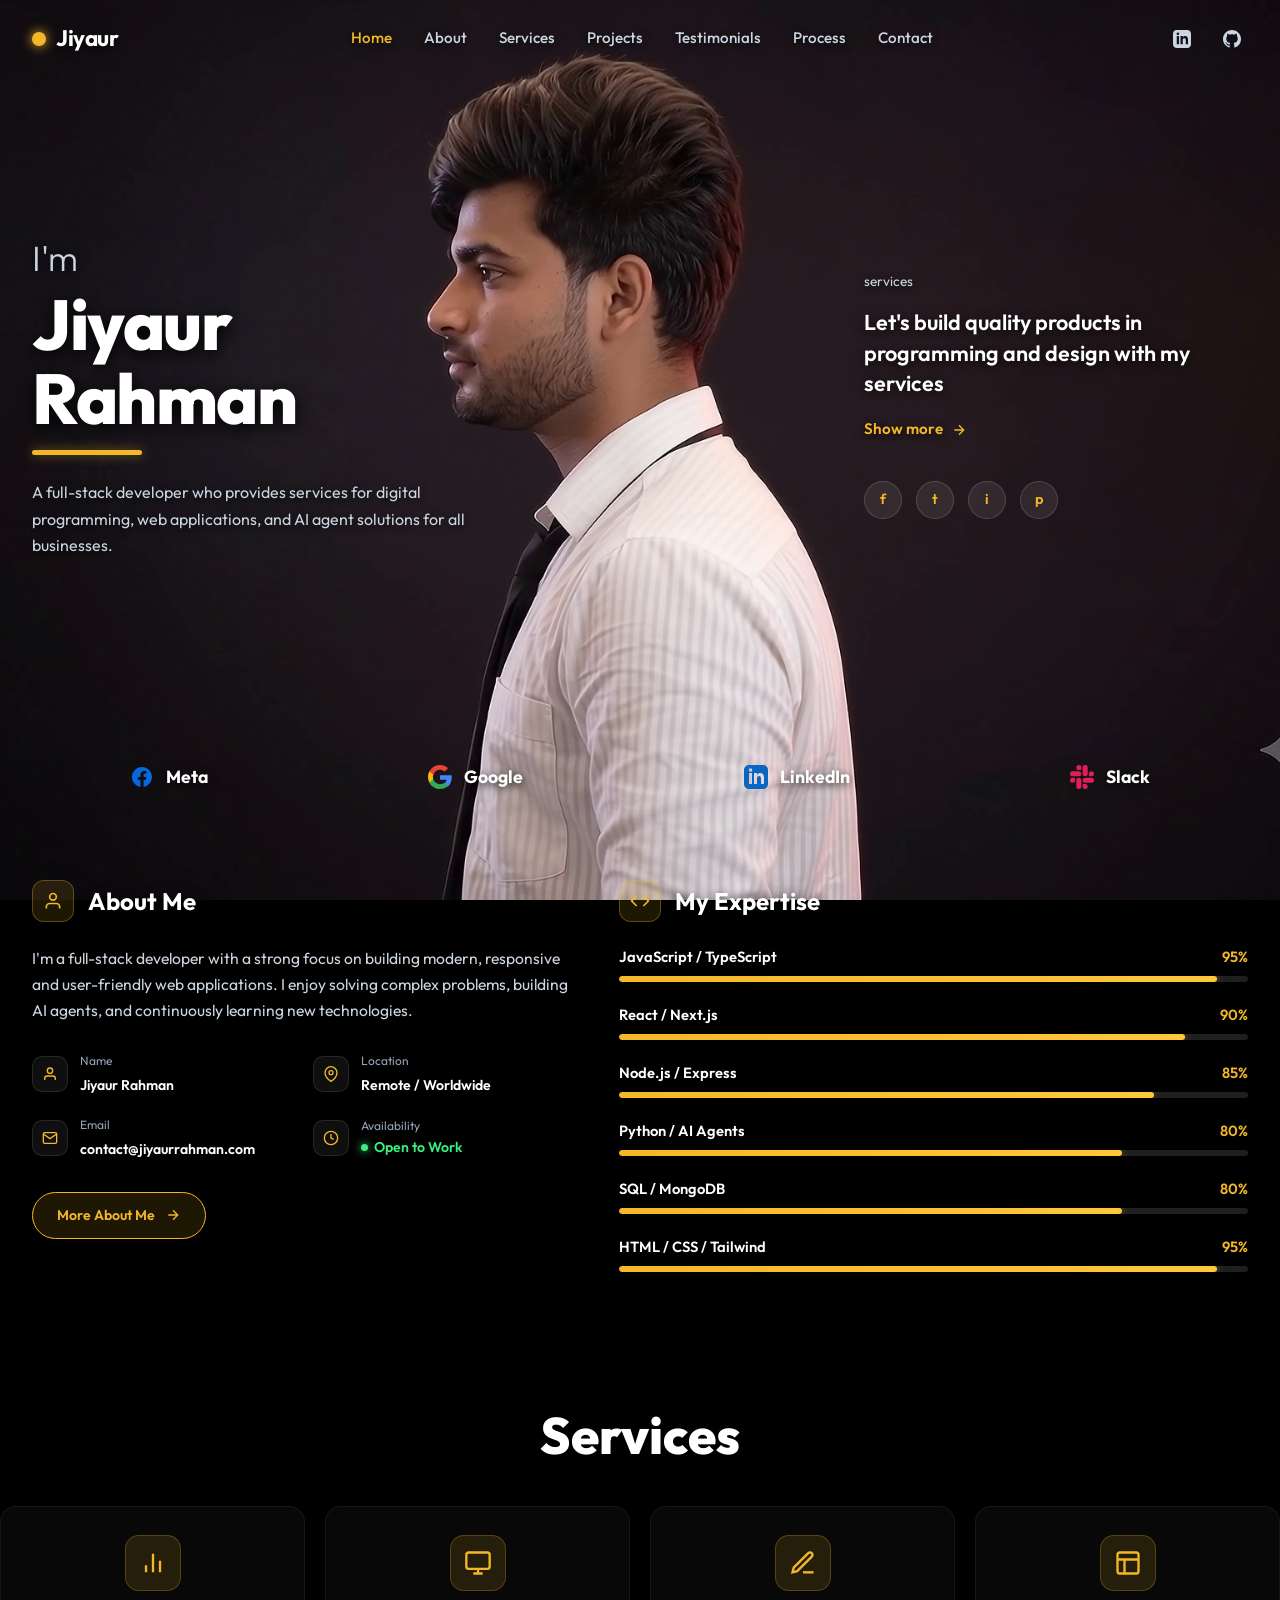
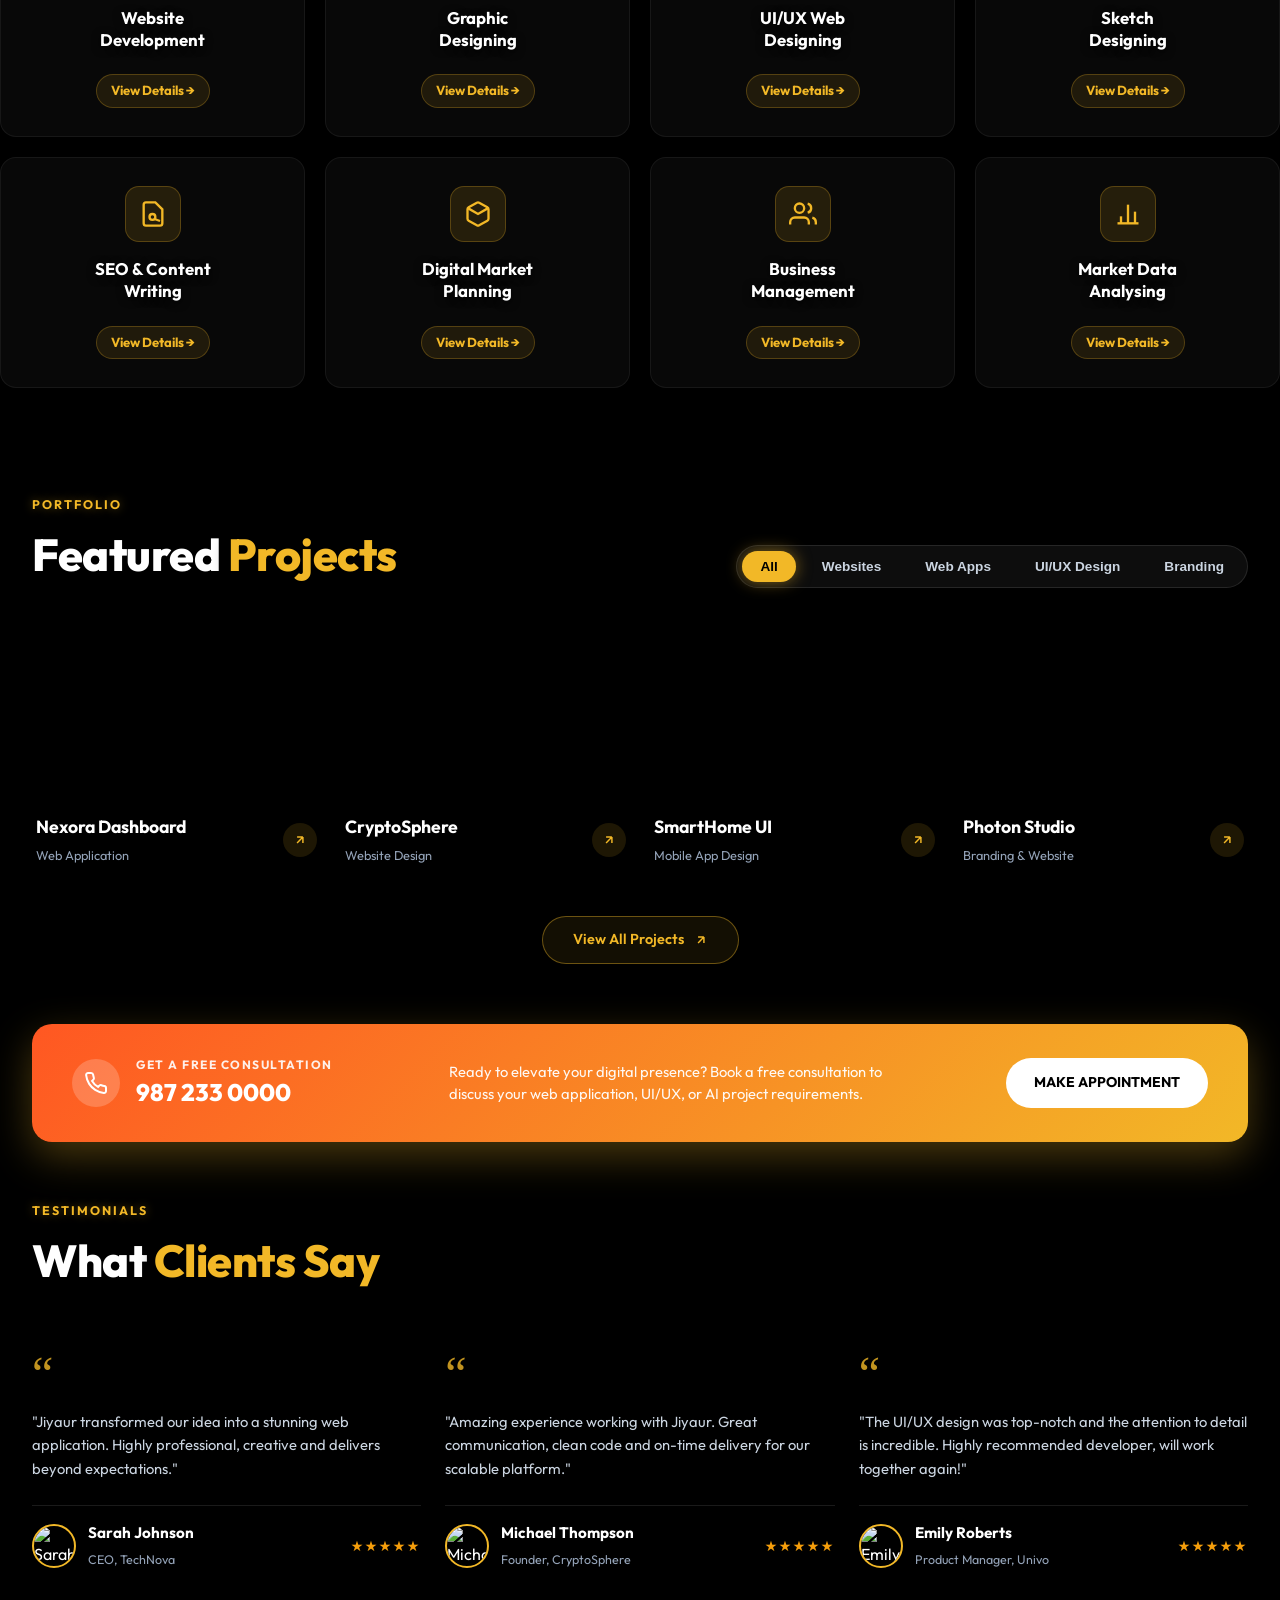
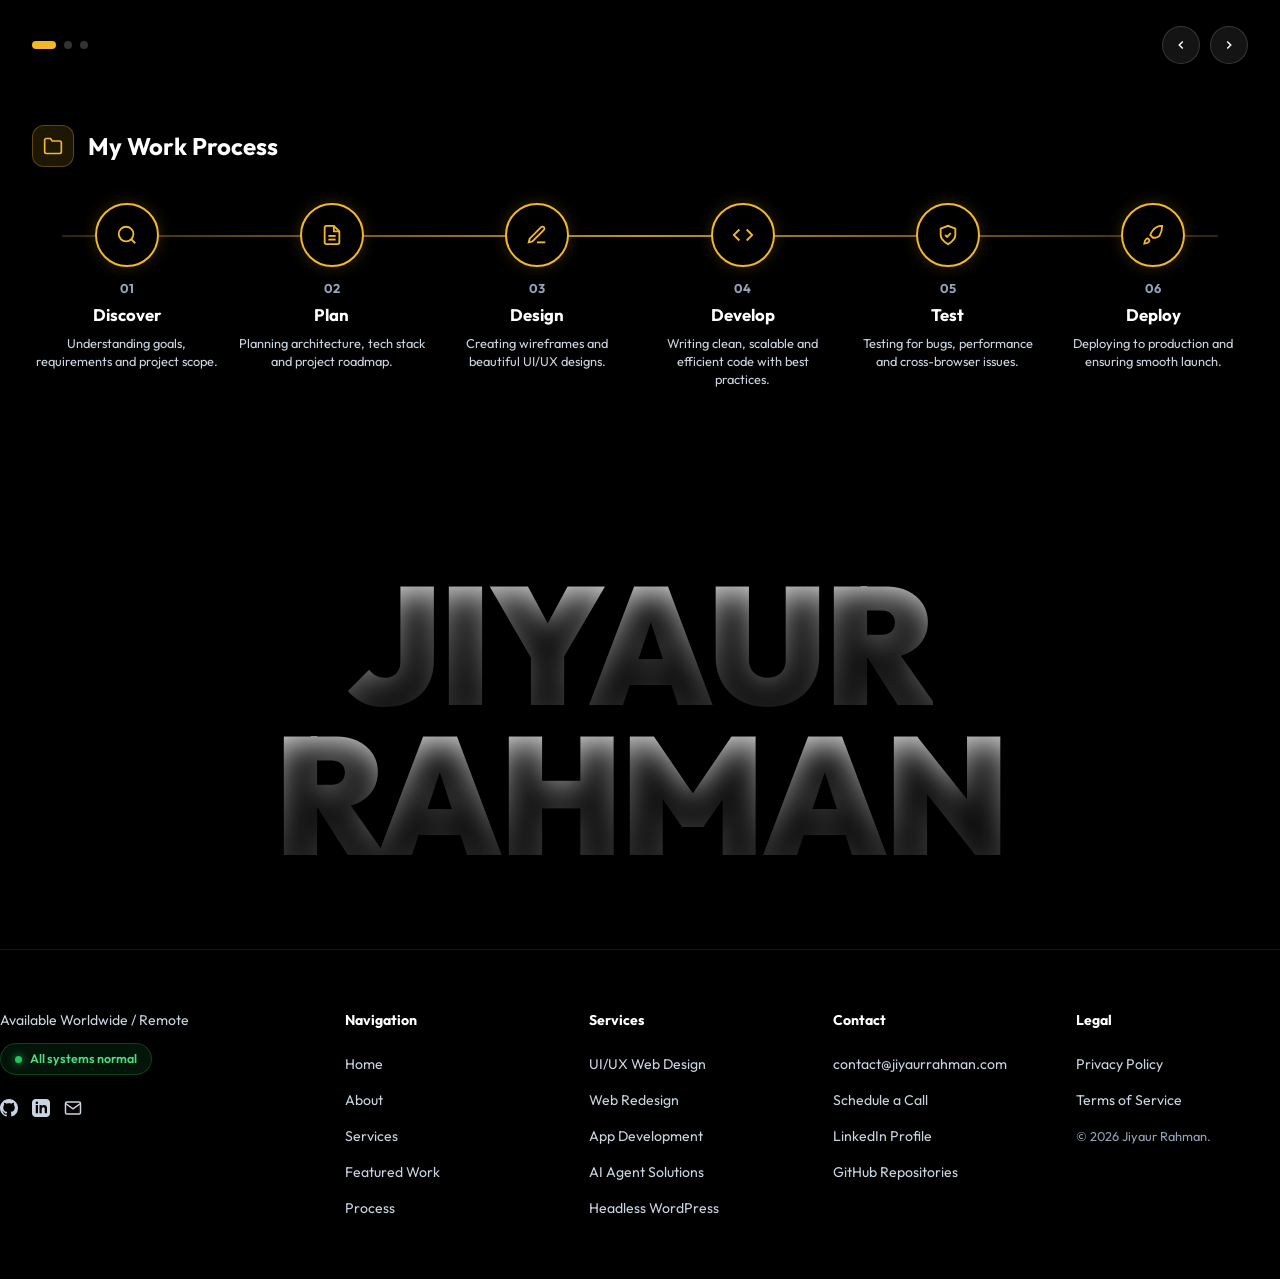
==== commit 2f87ddd8: "Improve mobile responsive design" ====
--- a/index.html
+++ b/index.html
@@ -61,8 +61,14 @@
                 d="M12 0C5.37 0 0 5.37 0 12c0 5.31 3.435 9.795 8.205 11.385.6.105.825-.255.825-.57 0-.285-.015-1.23-.015-2.235-3.015.555-3.795-.735-4.035-1.41-.135-.345-.72-1.41-1.23-1.695-.42-.225-1.02-.78-.015-.795.945-.015 1.62.87 1.845 1.23 1.08 1.815 2.805 1.305 3.495.99.105-.78.42-1.305.765-1.605-2.67-.3-5.46-1.335-5.46-5.925 0-1.305.465-2.385 1.23-3.225-.12-.3-.54-1.53.12-3.18 0 0 1.005-.315 3.3 1.23.96-.27 1.98-.405 3-.405s2.04.135 3 .405c2.295-1.56 3.3-1.23 3.3-1.23.66 1.65.24 2.88.12 3.18.765.84 1.23 1.905 1.23 3.225 0 4.605-2.805 5.625-5.475 5.925.435.375.81 1.095.81 2.22 0 1.605-.015 2.895-.015 3.3 0 .315.225.69.825.57A12.02 12.02 0 0024 12c0-6.63-5.37-12-12-12z" />
             </svg>
           </a>
-        </div>
-      </div>
+          <button class="nav-toggle" id="navToggle" aria-label="Toggle navigation menu" aria-expanded="false">
+            <span class="hamburger-bar"></span>
+            <span class="hamburger-bar"></span>
+            <span class="hamburger-bar"></span>
+          </button>
+        </div>
+      </div>
+      <div class="nav-backdrop" id="navBackdrop"></div>
     </header>
 
     <!-- Hero Section -->
--- a/styles.css
+++ b/styles.css
@@ -20,7 +20,9 @@
 }
 
 /* Reset */
-* {
+*,
+*::before,
+*::after {
   margin: 0;
   padding: 0;
   box-sizing: border-box;
@@ -28,6 +30,7 @@
 
 html {
   scroll-behavior: smooth;
+  scroll-padding-top: 85px;
   background-color: var(--bg-dark);
   color: var(--text-white);
   font-family: var(--font-primary);
@@ -41,6 +44,18 @@
   line-height: 1.5;
   overflow-x: hidden;
   width: 100%;
+  position: relative;
+}
+
+body.menu-open {
+  overflow: hidden;
+}
+
+img,
+svg,
+video {
+  max-width: 100%;
+  height: auto;
 }
 
 /* --------------------------------------------------------------------------
@@ -126,12 +141,22 @@
    Header Navigation
    -------------------------------------------------------------------------- */
 .header {
-  padding: 28px 0;
+  position: fixed;
+  top: 0;
+  left: 0;
   width: 100%;
-  background: transparent !important;
-  backdrop-filter: none !important;
-  -webkit-backdrop-filter: none !important;
-  border: none !important;
+  padding: 22px 0;
+  z-index: 100;
+  background: transparent;
+  transition: all 0.3s cubic-bezier(0.16, 1, 0.3, 1);
+}
+
+.header.scrolled {
+  padding: 14px 0;
+  background: rgba(8, 8, 8, 0.88) !important;
+  backdrop-filter: blur(16px) !important;
+  -webkit-backdrop-filter: blur(16px) !important;
+  border-bottom: 1px solid rgba(255, 255, 255, 0.08) !important;
 }
 
 .nav-container {
@@ -148,6 +173,7 @@
   align-items: center;
   gap: 10px;
   text-decoration: none;
+  z-index: 1002;
 }
 
 .logo-icon {
@@ -156,6 +182,7 @@
   background-color: var(--primary-color);
   box-shadow: 0 0 12px var(--primary-color);
   border-radius: 50%;
+  flex-shrink: 0;
 }
 
 .logo-text {
@@ -190,23 +217,97 @@
   display: flex;
   align-items: center;
   gap: 18px;
+  z-index: 1002;
 }
 
 .icon-link {
   color: var(--text-grey);
   transition: color 0.3s ease;
+  display: inline-flex;
+  align-items: center;
+  justify-content: center;
+  width: 32px;
+  height: 32px;
+  border-radius: 8px;
 }
 
 .icon-link:hover {
   color: var(--primary-color);
+}
+
+/* Mobile Hamburger Toggle Button */
+.nav-toggle {
+  display: none;
+  width: 42px;
+  height: 42px;
+  padding: 10px 8px;
+  background: rgba(255, 255, 255, 0.06);
+  border: 1px solid rgba(255, 255, 255, 0.15);
+  border-radius: 10px;
+  cursor: pointer;
+  flex-direction: column;
+  justify-content: space-around;
+  align-items: center;
+  transition: all 0.3s ease;
+  z-index: 1002;
+}
+
+.nav-toggle:hover {
+  background: rgba(242, 184, 39, 0.15);
+  border-color: var(--primary-color);
+}
+
+.hamburger-bar {
+  display: block;
+  width: 22px;
+  height: 2px;
+  background-color: var(--text-white);
+  border-radius: 2px;
+  transition: transform 0.3s cubic-bezier(0.16, 1, 0.3, 1), opacity 0.3s ease, background-color 0.3s ease;
+  transform-origin: center;
+}
+
+.nav-toggle.active .hamburger-bar:nth-child(1) {
+  transform: translateY(7px) rotate(45deg);
+  background-color: var(--primary-color);
+}
+
+.nav-toggle.active .hamburger-bar:nth-child(2) {
+  opacity: 0;
+  transform: scaleX(0);
+}
+
+.nav-toggle.active .hamburger-bar:nth-child(3) {
+  transform: translateY(-7px) rotate(-45deg);
+  background-color: var(--primary-color);
+}
+
+/* Backdrop Overlay for Mobile Nav */
+.nav-backdrop {
+  position: fixed;
+  inset: 0;
+  background: rgba(0, 0, 0, 0.75);
+  backdrop-filter: blur(6px);
+  -webkit-backdrop-filter: blur(6px);
+  z-index: 998;
+  opacity: 0;
+  visibility: hidden;
+  pointer-events: none;
+  transition: opacity 0.35s ease, visibility 0.35s ease;
+}
+
+.nav-backdrop.active {
+  opacity: 1;
+  visibility: visible;
+  pointer-events: auto;
 }
 
 /* --------------------------------------------------------------------------
    Hero Section
    -------------------------------------------------------------------------- */
 .hero-section {
-  padding: 60px 0 40px;
-  min-height: 75vh;
+  padding: 110px 0 40px;
+  min-height: 80vh;
   display: flex;
   align-items: center;
 }
@@ -1169,7 +1270,14 @@
   margin-top: 4px;
 }
 
-/* Responsive */
+/* ==========================================================================
+   RESPONSIVE LAYOUT SYSTEM & BREAKPOINTS
+   Desktop (1200px+), Laptop (1024px-1200px), Tablet (768px-1024px),
+   Mobile Large/Phablet (480px-768px), Mobile Standard (360px-480px),
+   Mobile Small (320px-360px)
+   ========================================================================== */
+
+/* Laptop / Small Desktop (max-width: 1200px) */
 @media (max-width: 1200px) {
   .services-grid-8 {
     grid-template-columns: repeat(2, 1fr);
@@ -1185,9 +1293,11 @@
   }
 }
 
-@media (max-width: 1100px) {
+/* Tablet Landscape / Medium Screens (max-width: 1024px) */
+@media (max-width: 1024px) {
   .hero-container {
     grid-template-columns: 1fr 1fr;
+    gap: 32px;
   }
 
   .hero-center-space {
@@ -1196,24 +1306,33 @@
 
   .grid-2col {
     grid-template-columns: 1fr;
+    gap: 32px;
   }
 
   .cta-banner-box {
     flex-direction: column;
     text-align: center;
+    gap: 24px;
+    padding: 32px 28px;
   }
 
   .cta-left {
     flex-direction: column;
+    align-items: center;
+  }
+
+  .cta-center {
+    max-width: 100%;
   }
 
   .testimonials-grid {
     grid-template-columns: 1fr;
+    gap: 20px;
   }
 
   .timeline-track {
     grid-template-columns: repeat(3, 1fr);
-    gap: 32px;
+    gap: 28px;
   }
 
   .timeline-track::before {
@@ -1221,40 +1340,591 @@
   }
 }
 
+/* Tablets & Mobile Screens (max-width: 768px) */
 @media (max-width: 768px) {
+  /* Navigation */
+  .header {
+    padding: 16px 0;
+  }
+
+  .header.scrolled {
+    padding: 12px 0;
+  }
+
+  .nav-container {
+    padding: 0 20px;
+  }
+
+  .nav-toggle {
+    display: flex;
+  }
+
   .nav-menu {
-    display: none;
+    position: fixed;
+    top: 0;
+    right: -100%;
+    width: min(320px, 85vw);
+    height: 100vh;
+    height: 100dvh;
+    background: rgba(12, 12, 14, 0.98);
+    backdrop-filter: blur(24px);
+    -webkit-backdrop-filter: blur(24px);
+    border-left: 1px solid rgba(242, 184, 39, 0.25);
+    padding: 84px 20px 36px;
+    display: flex;
+    flex-direction: column;
+    align-items: stretch;
+    gap: 8px;
+    z-index: 1000;
+    box-shadow: -15px 0 45px rgba(0, 0, 0, 0.9);
+    transition: right 0.35s cubic-bezier(0.16, 1, 0.3, 1);
+    overflow-y: auto;
+    -webkit-overflow-scrolling: touch;
+  }
+
+  .nav-menu.open {
+    right: 0;
+  }
+
+  .nav-item {
+    width: 100%;
+    padding: 14px 16px;
+    font-size: 1.05rem;
+    font-weight: 600;
+    color: var(--text-grey);
+    border-radius: 12px;
+    border-bottom: 1px solid rgba(255, 255, 255, 0.05);
+    display: flex;
+    align-items: center;
+    justify-content: space-between;
+    transition: all 0.25s ease;
+  }
+
+  .nav-item:hover,
+  .nav-item.active {
+    color: var(--primary-color);
+    background: rgba(242, 184, 39, 0.08);
+    padding-left: 20px;
+  }
+
+  /* Hero Section */
+  .hero-section {
+    padding: 85px 0 24px;
+    min-height: auto;
   }
 
   .hero-container {
     grid-template-columns: 1fr;
+    gap: 20px;
+    padding: 0 20px;
+  }
+
+  .hero-left {
+    max-width: 100%;
+    background: rgba(0, 0, 0, 0.5);
+    backdrop-filter: blur(14px);
+    -webkit-backdrop-filter: blur(14px);
+    padding: 24px 20px;
+    border-radius: 20px;
+    border: 1px solid rgba(255, 255, 255, 0.08);
+    box-shadow: 0 10px 30px rgba(0, 0, 0, 0.5);
+  }
+
+  .hero-greeting {
+    font-size: clamp(1.4rem, 4.5vw, 1.8rem);
+  }
+
+  .hero-title {
+    font-size: clamp(2.2rem, 8vw, 3.2rem);
+    letter-spacing: -1px;
+    line-height: 1.1;
+    margin-bottom: 16px;
+    word-break: break-word;
+  }
+
+  .title-underline {
+    width: 80px;
+    height: 4px;
+    margin-top: 10px;
+  }
+
+  .hero-bio {
+    font-size: 0.95rem;
+    line-height: 1.6;
+  }
+
+  /* Responsive 3D Canvas Viewport Window on Mobile */
+  .hero-center-space {
+    display: block;
+    height: 180px;
+    min-height: 160px;
+  }
+
+  .hero-right {
+    max-width: 100%;
+    background: rgba(0, 0, 0, 0.5);
+    backdrop-filter: blur(14px);
+    -webkit-backdrop-filter: blur(14px);
+    padding: 24px 20px;
+    border-radius: 20px;
+    border: 1px solid rgba(255, 255, 255, 0.08);
+    box-shadow: 0 10px 30px rgba(0, 0, 0, 0.5);
+  }
+
+  .services-headline {
+    font-size: clamp(1.1rem, 3.8vw, 1.35rem);
+    line-height: 1.45;
+  }
+
+  .show-more-link {
+    margin-bottom: 18px;
+    min-height: 44px;
+    display: inline-flex;
+    align-items: center;
+  }
+
+  .social-row {
+    gap: 12px;
+  }
+
+  .social-circle {
+    width: 44px;
+    height: 44px;
+  }
+
+  /* Brands Section */
+  .brands-section {
+    padding: 10px 0 36px;
   }
 
   .brands-container {
-    flex-wrap: wrap;
-    gap: 20px;
+    margin: 0 20px;
+    padding: 20px 16px;
+    display: grid;
+    grid-template-columns: repeat(2, 1fr);
+    gap: 16px;
+    border-radius: 18px;
+    background: rgba(255, 255, 255, 0.03);
+    border: 1px solid rgba(255, 255, 255, 0.07);
+  }
+
+  .brand-item {
+    justify-content: center;
+    font-size: 1rem;
+  }
+
+  /* Containers & Section Headings */
+  .section-container {
+    padding: 0 20px;
+    margin-bottom: 48px;
+  }
+
+  .section-heading-large {
+    font-size: clamp(2rem, 6vw, 2.8rem);
+    margin-bottom: 18px;
+  }
+
+  .section-heading {
+    font-size: clamp(1.8rem, 5.5vw, 2.4rem);
+  }
+
+  /* About Me & Expertise Cards */
+  .card-padding {
+    padding: 24px 20px;
+    background: rgba(0, 0, 0, 0.5);
+    backdrop-filter: blur(14px);
+    -webkit-backdrop-filter: blur(14px);
+    border-radius: 20px;
+    border: 1px solid rgba(255, 255, 255, 0.08);
+    box-shadow: 0 10px 30px rgba(0, 0, 0, 0.5);
+  }
+
+  .card-heading {
+    font-size: clamp(1.25rem, 4.5vw, 1.5rem);
+  }
+
+  .about-text {
+    font-size: 0.94rem;
+    line-height: 1.6;
+    margin-bottom: 22px;
+  }
+
+  .meta-grid {
+    grid-template-columns: 1fr;
+    gap: 16px;
+    margin-bottom: 24px;
+  }
+
+  .meta-box {
+    gap: 12px;
+  }
+
+  .meta-val {
+    word-break: break-all;
+    overflow-wrap: anywhere;
+  }
+
+  .btn-more {
+    width: 100%;
+    justify-content: center;
+    min-height: 48px;
+    padding: 12px 20px;
+  }
+
+  .skills-wrapper {
+    gap: 18px;
+  }
+
+  /* Services Grid (8 Services) */
+  #all-services {
+    padding: 24px 0 !important;
+    margin-bottom: 48px;
   }
 
   .services-grid-8 {
-    grid-template-columns: 1fr;
-  }
-
+    grid-template-columns: repeat(2, 1fr);
+    gap: 16px;
+    margin-top: 24px;
+  }
+
+  .service-grid-card {
+    padding: 22px 16px;
+    background: rgba(0, 0, 0, 0.45);
+    backdrop-filter: blur(10px);
+    -webkit-backdrop-filter: blur(10px);
+  }
+
+  .service-card-title {
+    font-size: 0.98rem;
+  }
+
+  .service-card-btn {
+    min-height: 44px;
+    padding: 8px 18px;
+    font-size: 0.82rem;
+  }
+
+  /* Featured Projects & Overflow-Proof Scrollable Filter Tabs */
   .section-header-flex {
     flex-direction: column;
     align-items: flex-start;
-    gap: 16px;
+    gap: 18px;
+    margin-bottom: 24px;
+  }
+
+  .filter-tabs {
+    width: 100%;
+    max-width: 100%;
+    overflow-x: auto;
+    -webkit-overflow-scrolling: touch;
+    scrollbar-width: none;
+    display: flex;
+    flex-wrap: nowrap;
+    gap: 8px;
+    padding: 6px;
+    border-radius: 100px;
+    background: rgba(255, 255, 255, 0.05);
+  }
+
+  .filter-tabs::-webkit-scrollbar {
+    display: none;
+  }
+
+  .filter-tab {
+    flex-shrink: 0;
+    white-space: nowrap;
+    padding: 8px 16px;
+    font-size: 0.82rem;
   }
 
   .featured-grid {
     grid-template-columns: 1fr;
-  }
-
+    gap: 20px;
+    margin-bottom: 28px;
+  }
+
+  .featured-thumb {
+    height: 200px;
+  }
+
+  .featured-arrow-btn {
+    width: 44px;
+    height: 44px;
+  }
+
+  .btn-outline-pill {
+    width: 100%;
+    justify-content: center;
+    min-height: 48px;
+  }
+
+  /* Consultation CTA Banner */
+  .cta-banner-box {
+    padding: 28px 20px;
+    border-radius: 18px;
+    flex-direction: column;
+    text-align: center;
+    gap: 20px;
+  }
+
+  .cta-left {
+    flex-direction: column;
+    align-items: center;
+    gap: 12px;
+  }
+
+  .cta-phone-num {
+    font-size: clamp(1.3rem, 5vw, 1.6rem);
+  }
+
+  .cta-center p {
+    font-size: 0.9rem;
+    line-height: 1.5;
+  }
+
+  .btn-appointment {
+    width: 100%;
+    text-align: center;
+    padding: 14px 20px;
+    min-height: 48px;
+    display: inline-flex;
+    align-items: center;
+    justify-content: center;
+  }
+
+  /* Testimonials */
+  .testimonial-card {
+    padding: 22px 18px;
+    background: rgba(0, 0, 0, 0.5);
+    backdrop-filter: blur(14px);
+    -webkit-backdrop-filter: blur(14px);
+    border-radius: 20px;
+    border: 1px solid rgba(255, 255, 255, 0.08);
+  }
+
+  .quote-icon {
+    font-size: 2.4rem;
+    margin-bottom: 8px;
+  }
+
+  .testimonial-quote {
+    font-size: 0.92rem;
+    line-height: 1.55;
+    margin-bottom: 20px;
+  }
+
+  .testimonial-controls {
+    padding-top: 16px;
+    justify-content: center;
+    gap: 24px;
+  }
+
+  .nav-arrow-btn {
+    width: 44px;
+    height: 44px;
+  }
+
+  /* Work Process Timeline (2 columns on tablet) */
   .timeline-track {
     grid-template-columns: repeat(2, 1fr);
+    gap: 20px;
+  }
+
+  /* Resend-Style Metallic Footer */
+  .resend-footer {
+    padding: 60px 0 36px;
+    margin-top: 40px;
+  }
+
+  .footer-hero-brand {
+    margin-bottom: 36px;
+    padding: 0 16px;
+  }
+
+  .chrome-brand-text {
+    font-size: clamp(2rem, 9.5vw, 4.5rem);
+    letter-spacing: clamp(-1px, -0.3vw, -2px);
+    line-height: 1;
+    word-break: break-word;
   }
 
   .footer-columns-grid {
     grid-template-columns: 1fr;
+    gap: 28px;
+    padding-top: 32px;
+  }
+
+  .footer-col {
+    border-bottom: 1px solid rgba(255, 255, 255, 0.06);
+    padding-bottom: 24px;
+  }
+
+  .footer-col:last-child {
+    border-bottom: none;
+    padding-bottom: 0;
+  }
+
+  .col-heading {
+    margin-bottom: 14px;
+    font-size: 0.95rem;
+    color: var(--primary-color);
+  }
+
+  .col-links {
+    gap: 10px;
+  }
+
+  .col-links a {
+    font-size: 0.92rem;
+    padding: 4px 0;
+    display: inline-block;
+  }
+
+  .footer-social-icons {
+    gap: 16px;
+  }
+
+  .footer-social-icons a {
+    padding: 6px;
+    display: inline-flex;
+  }
+}
+
+/* Mobile Standard & Small Screens (max-width: 520px) */
+@media (max-width: 520px) {
+  /* Collapse 8 services to 1 column for superior readability */
+  .services-grid-8 {
+    grid-template-columns: 1fr;
+    gap: 14px;
+  }
+
+  /* Transform Work Process Timeline into an Executive Vertical Card Stepper */
+  .timeline-track {
+    grid-template-columns: 1fr;
+    gap: 14px;
+  }
+
+  .timeline-step {
+    flex-direction: row;
+    align-items: flex-start;
+    text-align: left;
+    gap: 16px;
+    padding: 18px 16px;
+    background: rgba(0, 0, 0, 0.5);
+    backdrop-filter: blur(12px);
+    -webkit-backdrop-filter: blur(12px);
+    border-radius: 16px;
+    border: 1px solid rgba(255, 255, 255, 0.08);
+  }
+
+  .step-icon-circle {
+    width: 48px;
+    height: 48px;
+    flex-shrink: 0;
+    margin-bottom: 0;
+  }
+
+  .step-icon-circle svg {
+    width: 20px;
+    height: 20px;
+  }
+
+  .step-num {
+    display: inline-block;
+    margin-bottom: 2px;
+  }
+
+  .step-name {
+    font-size: 1.05rem;
+    margin-bottom: 4px;
+  }
+
+  .step-desc {
+    font-size: 0.85rem;
+  }
+}
+
+/* Extra Small Phones (max-width: 380px e.g. 320px, 360px, 375px) */
+@media (max-width: 380px) {
+  .nav-container {
+    padding: 0 14px;
+  }
+
+  .section-container {
+    padding: 0 14px;
+  }
+
+  .hero-container {
+    padding: 0 14px;
+    gap: 16px;
+  }
+
+  .hero-left,
+  .hero-right {
+    padding: 18px 14px;
+  }
+
+  .hero-title {
+    font-size: clamp(1.85rem, 8.5vw, 2.15rem);
+  }
+
+  .hero-center-space {
+    height: 140px;
+    min-height: 120px;
+  }
+
+  .brands-container {
+    margin: 0 14px;
+    padding: 14px 10px;
+    gap: 12px;
+  }
+
+  .brand-item {
+    font-size: 0.88rem;
+    gap: 8px;
+  }
+
+  .brand-item svg {
+    width: 20px;
+    height: 20px;
+  }
+
+  .card-padding {
+    padding: 18px 14px;
+  }
+
+  .cta-banner-box {
+    padding: 20px 14px;
+  }
+
+  .cta-phone-num {
+    font-size: 1.25rem;
+  }
+
+  .chrome-brand-text {
+    font-size: clamp(1.65rem, 8.8vw, 2.1rem);
+  }
+}
+
+/* Accessibility & Reduced Motion */
+@media (prefers-reduced-motion: reduce) {
+  html {
+    scroll-behavior: auto;
+  }
+
+  *,
+  *::before,
+  *::after {
+    animation-duration: 0.01ms !important;
+    animation-iteration-count: 1 !important;
+    transition-duration: 0.01ms !important;
+    scroll-behavior: auto !important;
+  }
+
+  .reveal-section {
+    opacity: 1 !important;
+    transform: none !important;
+    transition: none !important;
   }
 }
 
@@ -1514,11 +2184,105 @@
 }
 
 @media (max-width: 768px) {
+  .services-main-container {
+    margin: 85px auto 40px;
+    padding: 0 20px;
+  }
+
+  .services-hero {
+    margin-bottom: 32px;
+  }
+
+  .services-hero-title {
+    font-size: clamp(1.8rem, 6.5vw, 2.5rem);
+    letter-spacing: -0.5px;
+    margin: 8px 0 12px;
+  }
+
+  .services-hero-desc {
+    font-size: 0.95rem;
+    line-height: 1.6;
+  }
+
+  .services-quick-nav {
+    gap: 8px;
+    margin-bottom: 36px;
+  }
+
+  .quick-nav-pill {
+    padding: 6px 14px;
+    font-size: 0.8rem;
+  }
+
+  .services-detail-list {
+    gap: 28px;
+  }
+
+  .service-detail-card {
+    padding: 22px 18px;
+    border-radius: 20px;
+  }
+
+  .service-detail-header {
+    gap: 14px;
+    margin-bottom: 16px;
+  }
+
+  .service-detail-icon {
+    width: 50px;
+    height: 50px;
+    border-radius: 14px;
+  }
+
+  .service-detail-icon svg {
+    width: 26px;
+    height: 26px;
+  }
+
+  .service-detail-title {
+    font-size: clamp(1.3rem, 5vw, 1.65rem);
+  }
+
+  .service-detail-description {
+    font-size: 0.94rem;
+    margin-bottom: 20px;
+  }
+
   .service-specs-grid {
     grid-template-columns: 1fr;
+    gap: 22px;
+    padding-top: 18px;
+    margin-bottom: 22px;
+  }
+
+  .service-card-footer {
+    justify-content: stretch;
+  }
+
+  .service-action-btn {
+    width: 100%;
+    justify-content: center;
+    text-align: center;
+    min-height: 48px;
+  }
+
+  .btn-secondary-sm {
+    padding: 6px 12px;
+    font-size: 0.78rem;
+  }
+}
+
+@media (max-width: 380px) {
+  .services-main-container {
+    padding: 0 14px;
   }
 
   .service-detail-card {
-    padding: 24px;
+    padding: 18px 14px;
+  }
+
+  .quick-nav-pill {
+    padding: 5px 10px;
+    font-size: 0.75rem;
   }
 }
